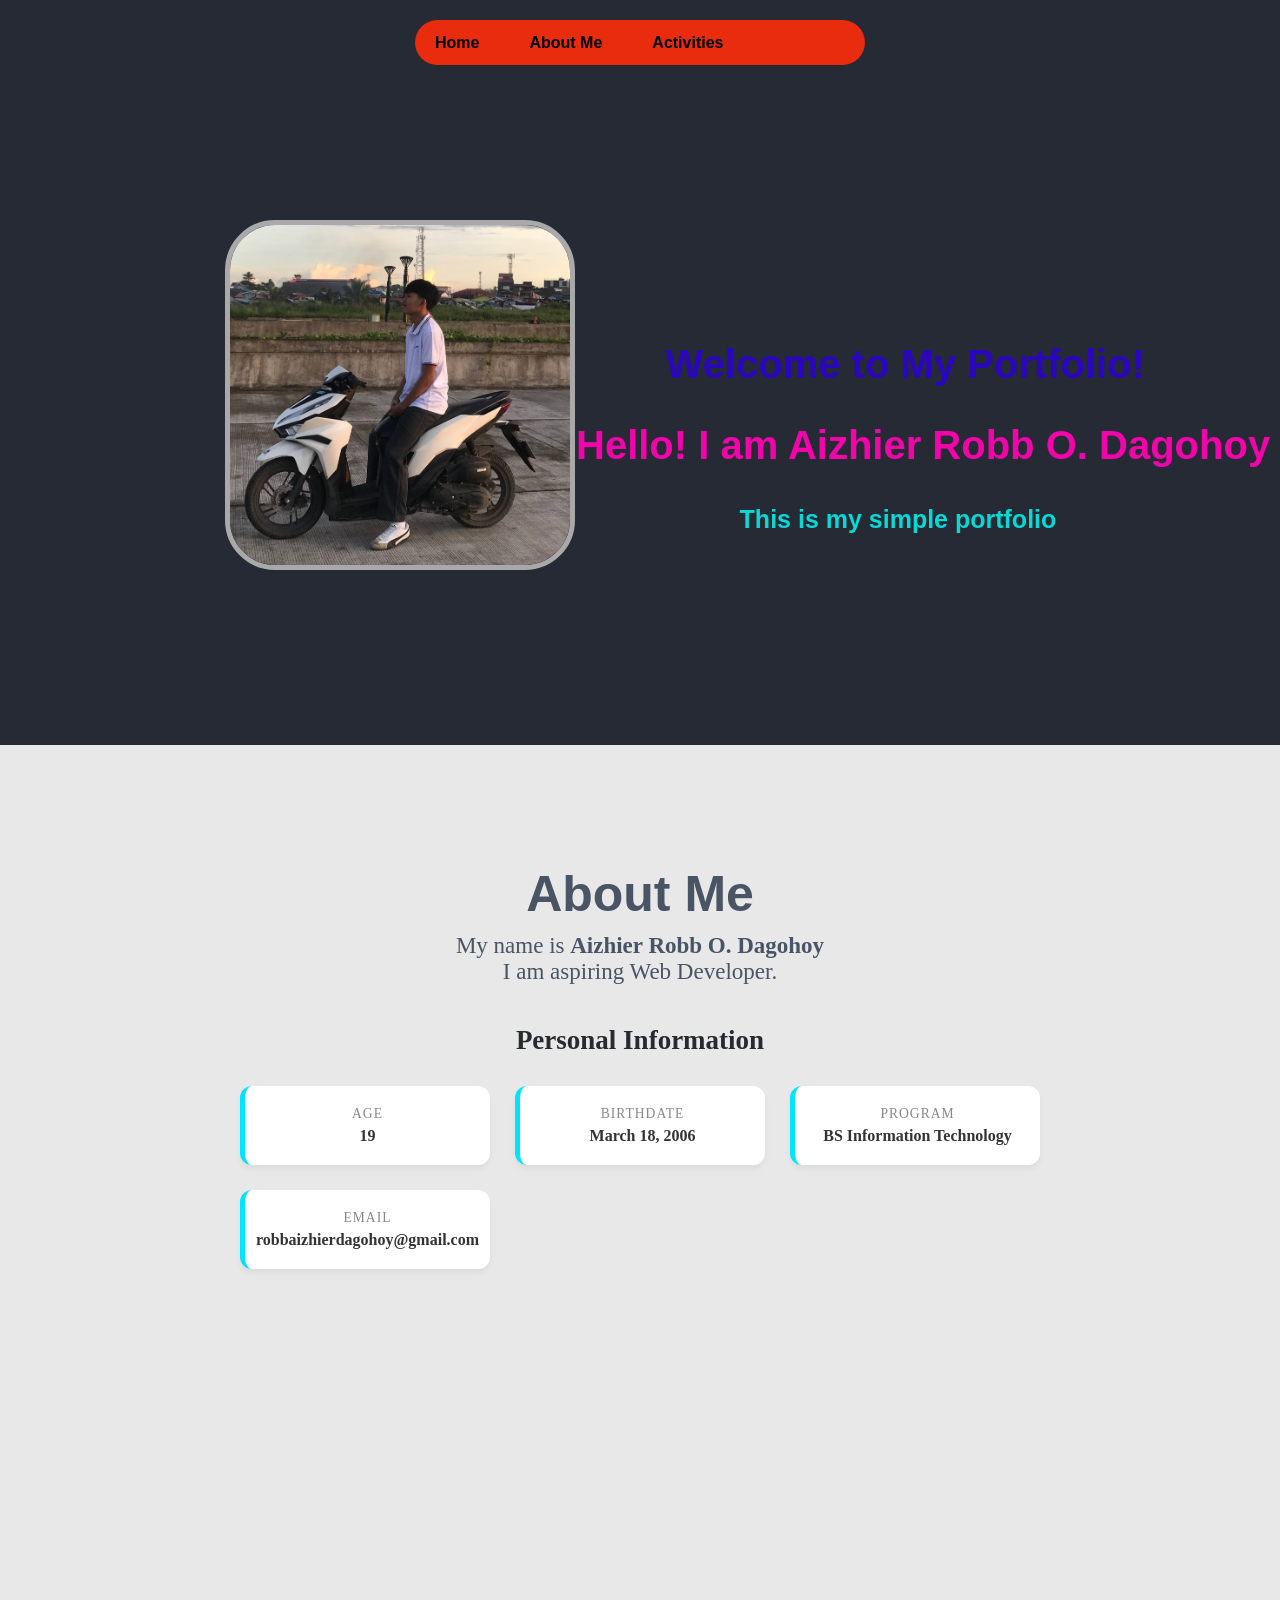
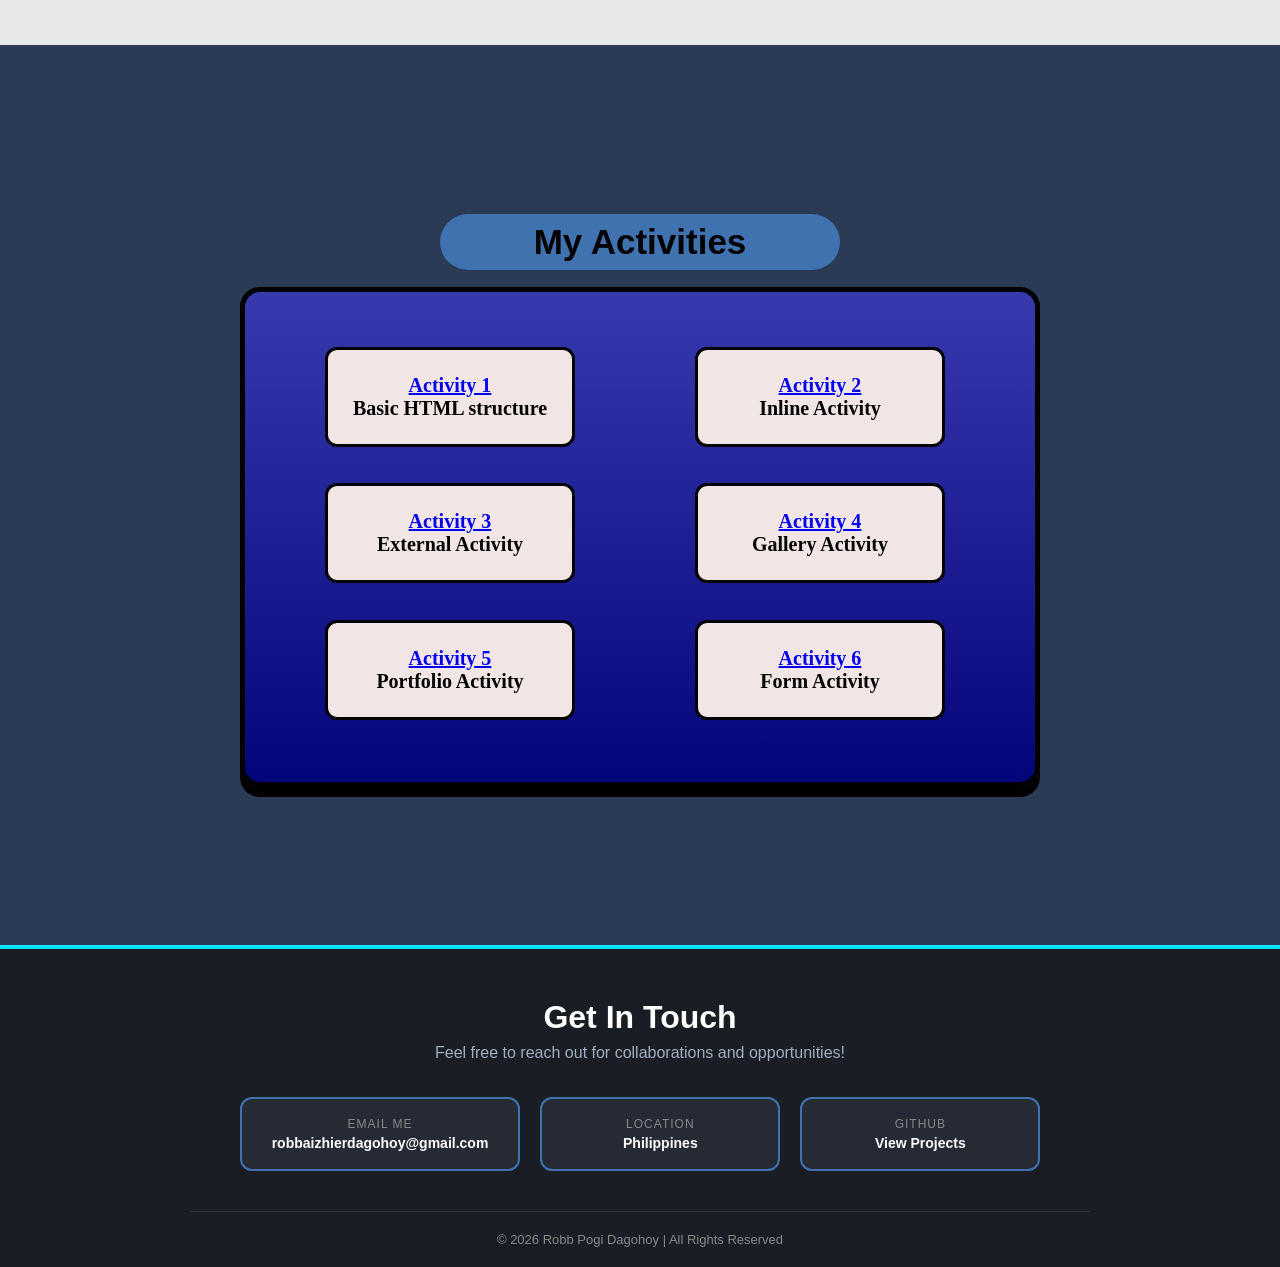
==== index.html @ b11bbd5d "updated and enhance the footer section" ====
<!DOCTYPE html>
<html lang="en">
<head>
    <meta charset="UTF-8">
    <meta name="viewport" content="width=device-width, initial-scale=1.0">
    <link rel="stylesheet" href="style.css">
    <title>Major Course Output</title>
</head>
<body>
    <main  id="home">
    <header class="Navbar">
        <nav>
            <ul>
                <li><a href="#home">Home</a></li>
                <li><a href="#about">About Me</a></li>
                <li><a href="#activities">Activities</a></li>
            </ul>
        </nav>
    </header>

    <article class="home" id="home">
        <img src="mypic.jpg" alt="profile picture" class="profile-pic">
        <h1>Welcome to My Portfolio!</h1>
        <h2>Hello! I am Aizhier Robb O. Dagohoy</h2>
        <h3>This is my simple portfolio</h3>
    </article>

    <article class="about-section" id="about">
    <div class="container">
        <div class="about-text">
            <h2>About Me</h2>
            <p class="intro">My name is <strong>Aizhier Robb O. Dagohoy</strong><br>I am aspiring Web Developer.</p>
            
            <h3>Personal Information</h3>
            <div class="cards-grid">
                <div class="info-card">
                    <span class="label">Age</span>
                    <p>19</p>
                </div>
                <div class="info-card">
                    <span class="label">Birthdate</span>
                    <p>March 18, 2006</p>
                </div>
                <div class="info-card">
                    <span class="label">Program</span>
                    <p>BS Information Technology</p>
                </div>
                <div class="info-card">
                    <span class="label">Email</span>
                    <p>robbaizhierdagohoy@gmail.com</p>
                </div>
            </div>
        </div>
    </div>
    </article>

        <section id="activities">
            <table>
            <th><h1>My Activities</h1></th>
            <tbody class="container">
            <tr class="card">
                <td><a href="/Activity 1/index.html">Activity 1</a><p>Basic HTML structure</p></td>
            </tr>
            <tr class="card">
                <td><a href="/Activity 2/index.html">Activity 2</a><p>Inline Activity</p></td>
            </tr>
            <tr class="card">
                <td><a href="/Activity 3/index.html">Activity 3</a><p>External Activity</p></td>
            </tr>
            <tr class="card">
                <td><a href="/Activity 4/index.html">Activity 4</a><p>Gallery Activity</p></td>
            </tr>
            <tr class="card">
                <td><a href="/Activity 5/index.html">Activity 5</a><p>Portfolio Activity</p></td>
            </tr>
            <tr class="card">
                <td><a href="/Activity 6/index.html">Activity 6</a><p>Form Activity</p></td>
            </tr>
            </tbody>
            </table>

        </section>
    </main>
    <footer class="contact-footer" id="contact">
    <div class="footer-container">
        <h2>Get In Touch</h2>
        <p class="footer-tagline">Feel free to reach out for collaborations and opportunities!</p>
        
        <div class="contact-cards">
            <a class="contact-item">
                <div class="contact-details">
                    <span class="contact-label">Email Me</span>
                    <span class="contact-val">robbaizhierdagohoy@gmail.com</span>
                </div>
            </a>

            <div class="contact-item">
                <div class="contact-details">
                    <span class="contact-label">Location</span>
                    <span class="contact-val">Philippines</span>
                </div>
            </div>

            <a href="https://github.com" target="_blank" class="contact-item">
                <div class="contact-details">
                    <span class="contact-label">GitHub</span>
                    <span class="contact-val">View Projects</span>
                </div>
            </a>
        </div>

        <div class="footer-bottom">
            <p>&copy; 2026 Robb Pogi Dagohoy | All Rights Reserved</p>
        </div>
    </div>
    </footer>
</body>
</html>
---- style.css ----
*{
    margin: 0%;
    padding: 0%;
    box-sizing: border-box;
}
html, body{
    scroll-behavior: smooth;
}
header{
    display: block;
    justify-content: center;
    justify-items: center;
}
body{
    height: 100vh;
    background-color: #252A34;
}

.Navbar {
    display: block; 
    margin: auto; 
    width: 450px;
    height: 45px;
    padding-top: 4px;
    background-color: #e92b0e; 
    position: sticky;
    top: 20px; 
    z-index: 1000;
    border-radius: 30px;
    padding-left: 20px;
}

.Navbar nav ul {
    padding-top: 10px;
    padding-right: 15px;
    display: flex;
    list-style: none; 
    gap: 50px;     
}

.Navbar nav ul li a {
    display: block;
    text-decoration: none; 
    color: black;
    font-family: sans-serif;
    font-weight: bold;
    transition: color 0.3s;
}


.Navbar nav ul li a:hover {
    color: rgb(248, 248, 248);
    transform: scale(1.1);
    text-decoration: underline;
}
article{
    height: 100vh;
    display: block;
    justify-content: center;
    justify-items: center;
    text-align: center;
}
.profile-pic {
    display: block;
    top: 45px;
    width: 350px;
    height: 350px;
    border-radius: 50px;
    object-fit:cover;
    border: 5px darkgray solid;
    
}
.home{
    width: 800px;
    height: 700px;
    display: flex;
    justify-content: center;
    align-items: center;
 
}
.home h1{
    font-family: sans-serif;
    position: absolute;
    left: 52%;
    top: 38%;
    font-size:40px;
    color: #2b06bf;
}
.home h2{
    font-family: sans-serif;
    position: absolute;
    left: 45%;
    top: 47%;
    font-size:40px;
    color: #f204ab;
}
.home h3{
    position: absolute;
    font-family: sans-serif;
    left: 57%;
    top: 55%;
    font-size: 25px;
    color: #08D9D6;
}

article .about-section{
    height: 100vh;
}
.about-section {
    padding-top: 120px;
    background-color: #E8E8E8;
    display: flex;
    justify-content: center;
}

.container {
    max-width: 800px;
    width: 100%;
}

h2 {
    font-size:50px;
    color: #495464;
    margin-bottom: 10px;
    font-weight: bolder;
    font-family: sans-serif;
}

.intro {
    font-size: 23px;
    color: #495464;
    margin-bottom: 30px;
}

h3 {
    display: block;
    margin-bottom: 20px;
    font-size: 27px;
    color:#282a2f;
    border-radius: 10px;
    padding: 10px;    
    margin-left: auto; 
    margin-right: auto;
}

.cards-grid {
    display: grid;
    grid-template-columns: repeat(3, 1fr);
    gap: 25px; 
}

.info-card {
    background: #fff;
    padding-top: 20px;
    padding-bottom: 20px;
    border-radius: 12px;
    border-left: 5px solid #00e5ff;
    box-shadow: 0 4px 6px rgba(0, 0, 0, 0.05);
    transition: transform 0.4s ease, box-shadow 0.3s ease;

}


.info-card:hover {
    transform: translateY(8px);
    box-shadow: 0 8px 15px rgba(21, 8, 130, 0.1);
}

.info-card .label {
    display: block;
    font-size: 0.85rem;
    text-transform: uppercase;
    color: #888;
    letter-spacing: 1px;
    margin-bottom: 5px;
}

.info-card p {
    font-weight: 600;
    color: #333;
    margin: 0;
}


section {
    min-height: 100vh;
    display: flex;
    justify-content: center;
    align-items: center;
    background-color: #2B3A55 ;
}   
section h1{
    font-size: 35px;
    font-family: sans-serif;
    color: black;
    background-color: #3F72AF;
    width: 50%;
    display: block;
    margin-left: auto;
    margin-right: auto;
    border-radius: 50px;
    margin-bottom: 15px;
    padding: 8px;
    margin-top: 10px;

}
section .container {
    display: grid; 
    grid-template-columns: repeat(2, 1fr); 
    gap: 30px;
    width: 800px; 
    height: 500px;
    background: linear-gradient(to bottom, rgb(57, 57, 174), rgb(5, 5, 123));
    border-radius: 20px;
    border: 5px solid black;
    box-shadow: 0px 10px 0px black;
    padding-top: 55px;
    padding-left: 80px;
    padding-bottom: 55px;
}
.card {
    width: 250px; 
    height: 100px;
    background-color: #F2E5E5;
    border-radius: 12px;
    border: 3px solid #000;
    font-size: 20px;
    font-weight: bold;
    display: flex;
    justify-content: center;
    align-items: center;
    transition: transform 0.2s ease, box-shadow 0.2s ease;
    cursor: pointer;
    text-align: center;
    vertical-align: middle;
}

.card:hover {
    transform: translateY(-4px);
    box-shadow: 0px 5px 0px #000;
}
.contact-footer {
    background-color: #1a1d24;
    border-top: 4px solid #00e5ff;
    padding: 50px 20px 20px 20px;
    font-family: sans-serif;
    color: #ffffff;
    text-align: center;
}

.footer-container {
    max-width: 900px;
    margin: 0 auto;
}

.contact-footer h2 {
    color: #ffffff;
    font-size: 32px;
    margin-bottom: 8px;
}

.footer-tagline {
    color: #a0aec0;
    font-size: 16px;
    margin-bottom: 35px;
}

.contact-cards {
    display: flex;
    justify-content: center;
    gap: 20px;
    flex-wrap: wrap;
    margin-bottom: 40px;
}

.contact-item {
    background: #252a34;
    border: 2px solid #3f72af;
    border-radius: 12px;
    padding: 18px 30px;
    display: flex;
    justify-content: center;
    align-items: center;
    text-decoration: none;
    color: white;
    transition: transform 0.3s ease, border-color 0.3s ease;
    min-width: 240px;
}

.contact-item:hover {
    transform: translateY(-7px);
    border-color: #00e5ff;
}

.contact-details {
    text-align: center;
}

.contact-label {
    display: block;
    font-size: 12px;
    color: #888888;
    text-transform: uppercase;
    letter-spacing: 1px;
    margin-bottom: 4px;
}

.contact-val {
    display: block;
    font-size: 14px;
    font-weight: bold;
    color: #ffffff;
}

.footer-bottom {
    border-top: 1px solid rgba(255, 255, 255, 0.1);
    padding-top: 20px;
    font-size: 13px;
    color: #888888;
}
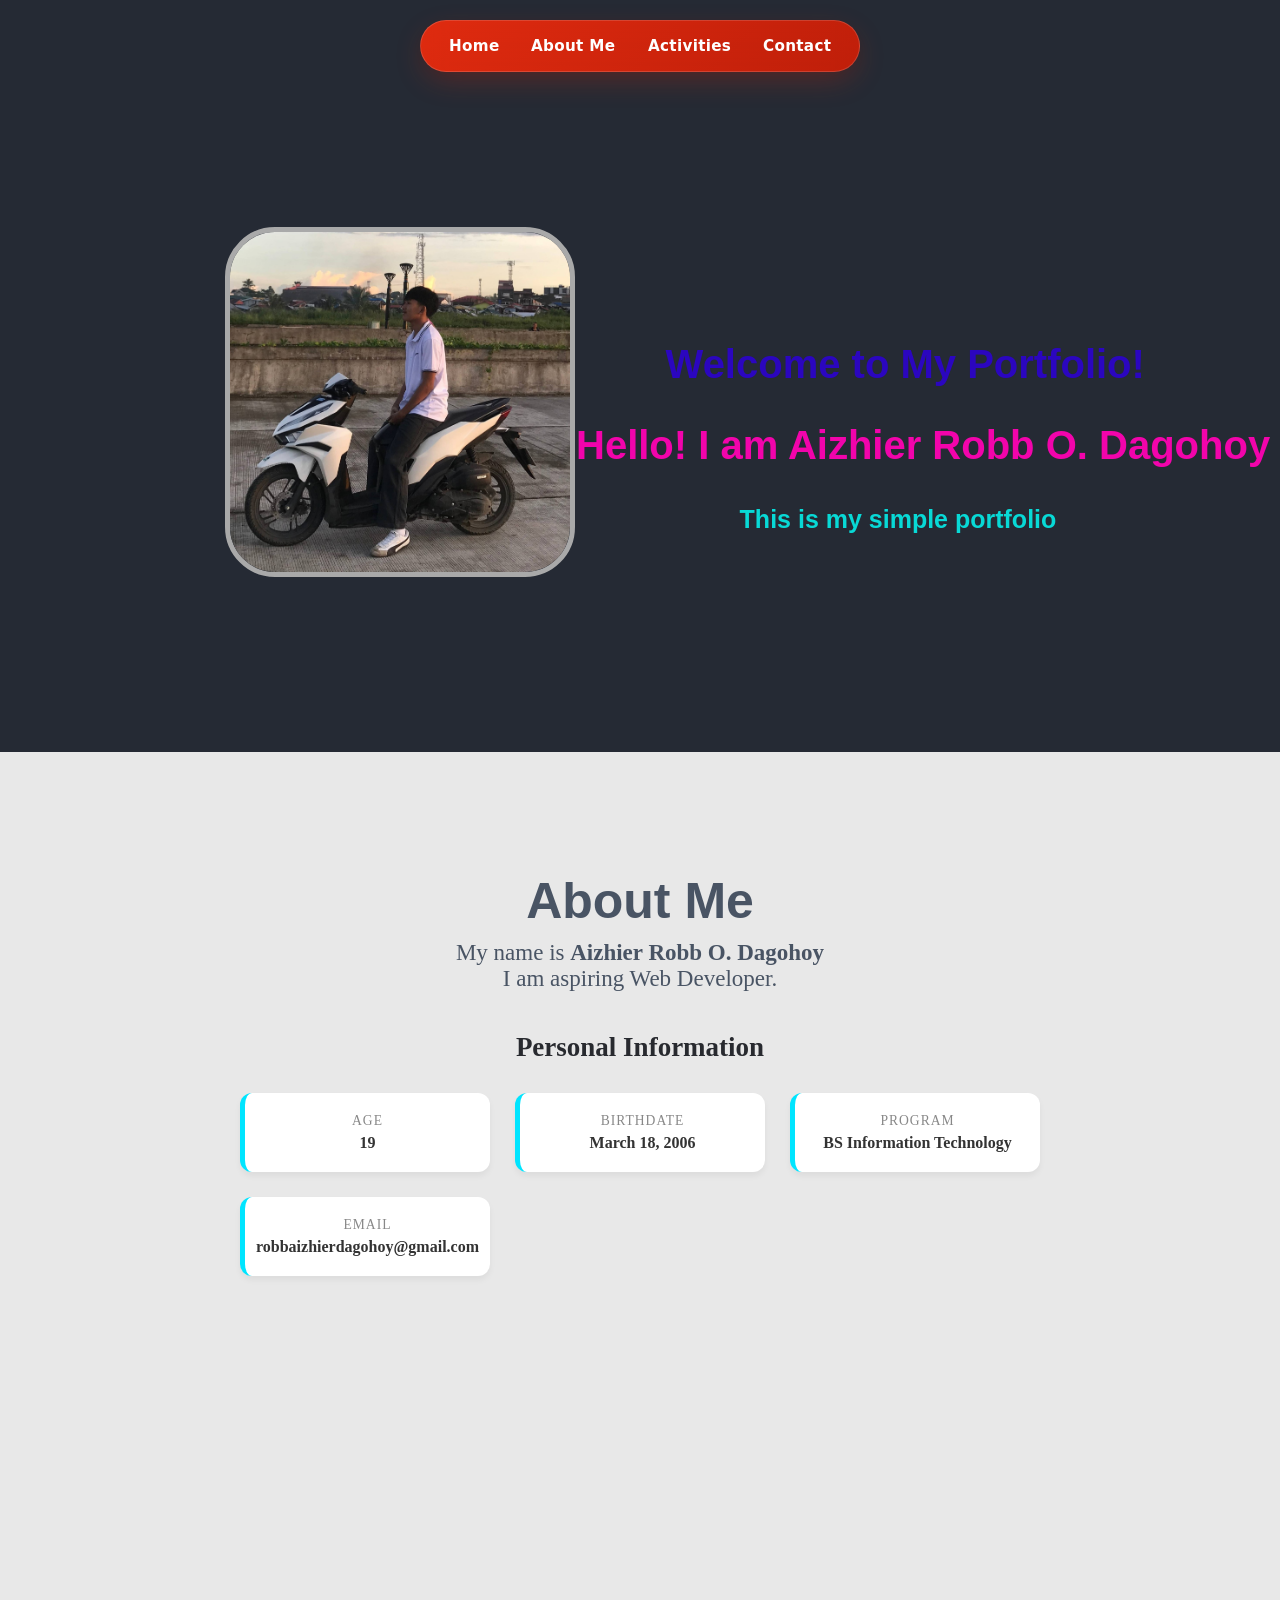
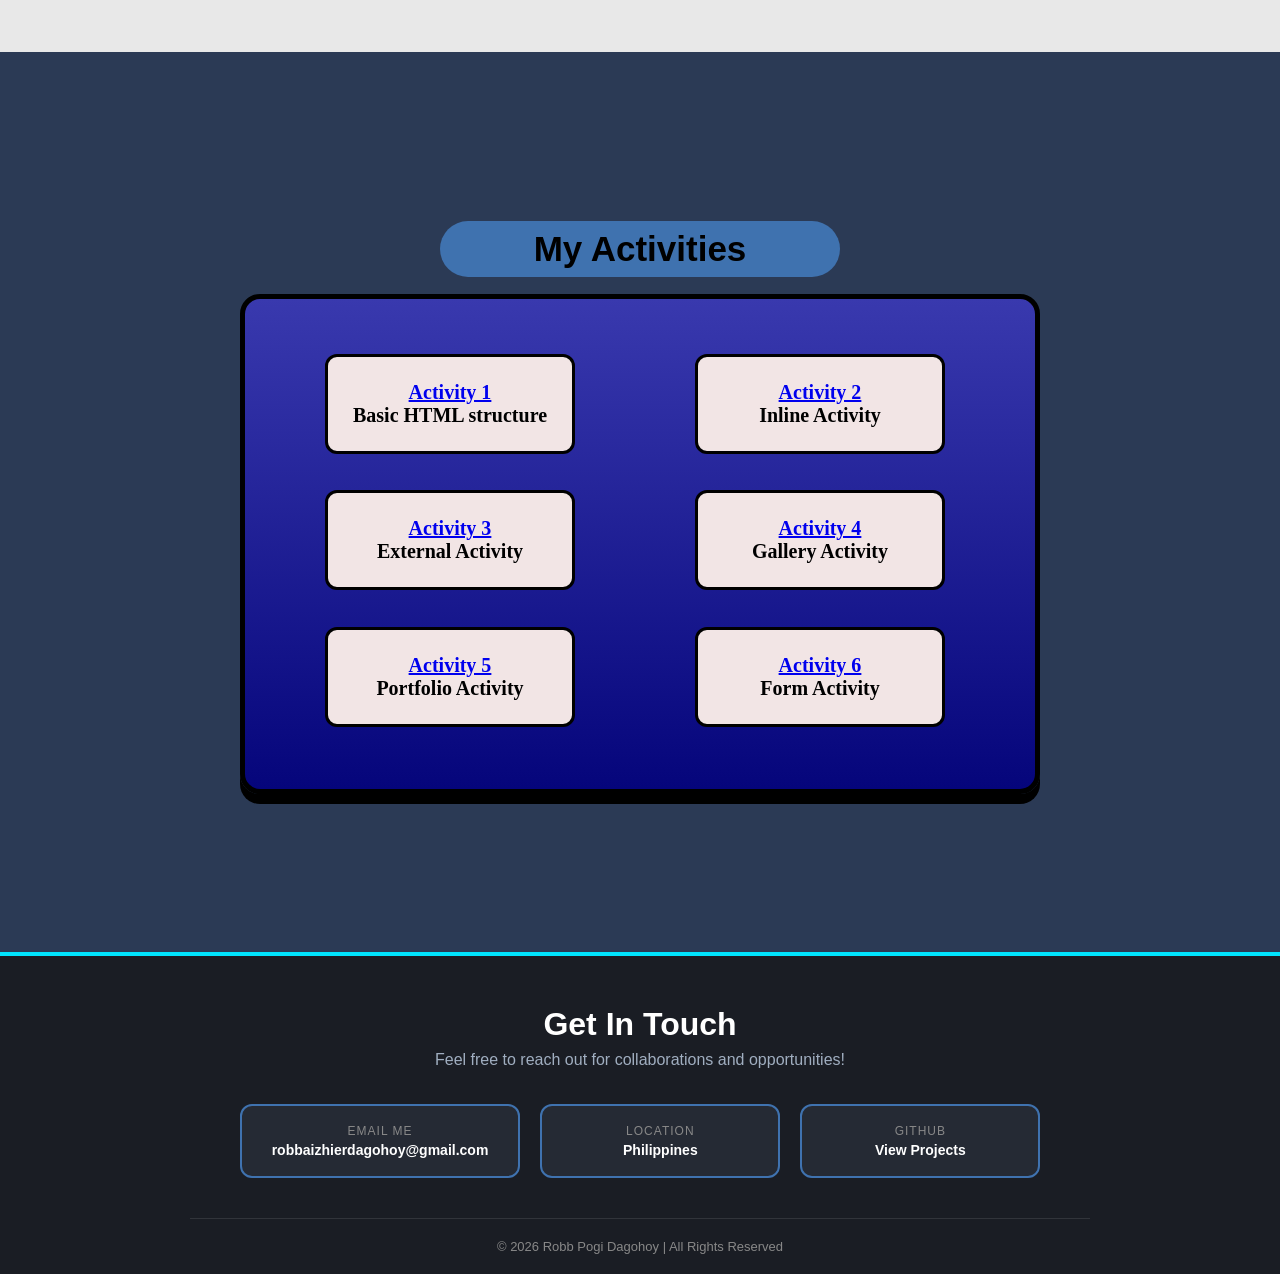
==== commit 6a841be6: "enhance my navigation" ====
--- a/index.html
+++ b/index.html
@@ -14,6 +14,7 @@
                 <li><a href="#home">Home</a></li>
                 <li><a href="#about">About Me</a></li>
                 <li><a href="#activities">Activities</a></li>
+                <li><a href="#contact">Contact</a></li>
             </ul>
         </nav>
     </header>
--- a/style.css
+++ b/style.css
@@ -17,41 +17,85 @@
 }
 
 .Navbar {
-    display: block; 
-    margin: auto; 
-    width: 450px;
-    height: 45px;
-    padding-top: 4px;
-    background-color: #e92b0e; 
+    /* Centering & Sticky Positioning */
+    display: flex;
+    align-items: center;
+    margin: 0 auto;
+    width: fit-content;
+    height: 52px;
+    padding: 0 28px;
+    
     position: sticky;
-    top: 20px; 
+    top: 20px;
     z-index: 1000;
-    border-radius: 30px;
-    padding-left: 20px;
+
+    /* Visual Styling (Modern Glass & Accent Gradient) */
+    background: linear-gradient(135deg, rgba(233, 43, 14, 0.95), rgba(200, 30, 8, 0.95));
+    backdrop-filter: blur(12px);
+    -webkit-backdrop-filter: blur(12px);
+    border-radius: 9999px; /* Pill shape */
+    border: 1px solid rgba(255, 255, 255, 0.15);
+    box-shadow: 0 10px 30px -5px rgba(233, 43, 14, 0.3),
+                0 4px 12px rgba(0, 0, 0, 0.1);
 }
 
 .Navbar nav ul {
-    padding-top: 10px;
-    padding-right: 15px;
-    display: flex;
-    list-style: none; 
-    gap: 50px;     
+    display: flex;
+    align-items: center;
+    gap: 32px;
+    list-style: none;
+    margin: 0;
+    padding: 0;
 }
 
 .Navbar nav ul li a {
-    display: block;
-    text-decoration: none; 
-    color: black;
-    font-family: sans-serif;
-    font-weight: bold;
-    transition: color 0.3s;
-}
-
+    display: inline-block;
+    color: #ffffff;
+    font-family: system-ui, -apple-system, BlinkMacSystemFont, 'Segoe UI', Roboto, sans-serif;
+    font-size: 0.95rem;
+    font-weight: 600;
+    letter-spacing: 0.02em;
+    text-decoration: none;
+    position: relative;
+    padding: 6px 0;
+    
+    /* Hardware-accelerated smooth transitions */
+    transition: color 0.25s ease, transform 0.25s cubic-bezier(0.34, 1.56, 0.64, 1);
+    will-change: transform;
+}
+
+/* Hover Accent - Underline Bar Animation */
+.Navbar nav ul li a::after {
+    content: '';
+    position: absolute;
+    bottom: 0;
+    left: 50%;
+    width: 0;
+    height: 2px;
+    background-color: #ffffff;
+    border-radius: 2px;
+    transition: width 0.25s ease, left 0.25s ease;
+}
 
 .Navbar nav ul li a:hover {
-    color: rgb(248, 248, 248);
-    transform: scale(1.1);
-    text-decoration: underline;
+    color: #ffffff;
+    transform: translateY(-2px) scale(1.04);
+}
+
+.Navbar nav ul li a:hover::after {
+    width: 100%;
+    left: 0;
+}
+
+/* Active Link State */
+.Navbar nav ul li a.active {
+    color: #ffffff;
+    font-weight: 700;
+}
+
+.Navbar nav ul li a.active::after {
+    width: 100%;
+    left: 0;
 }
 article{
     height: 100vh;
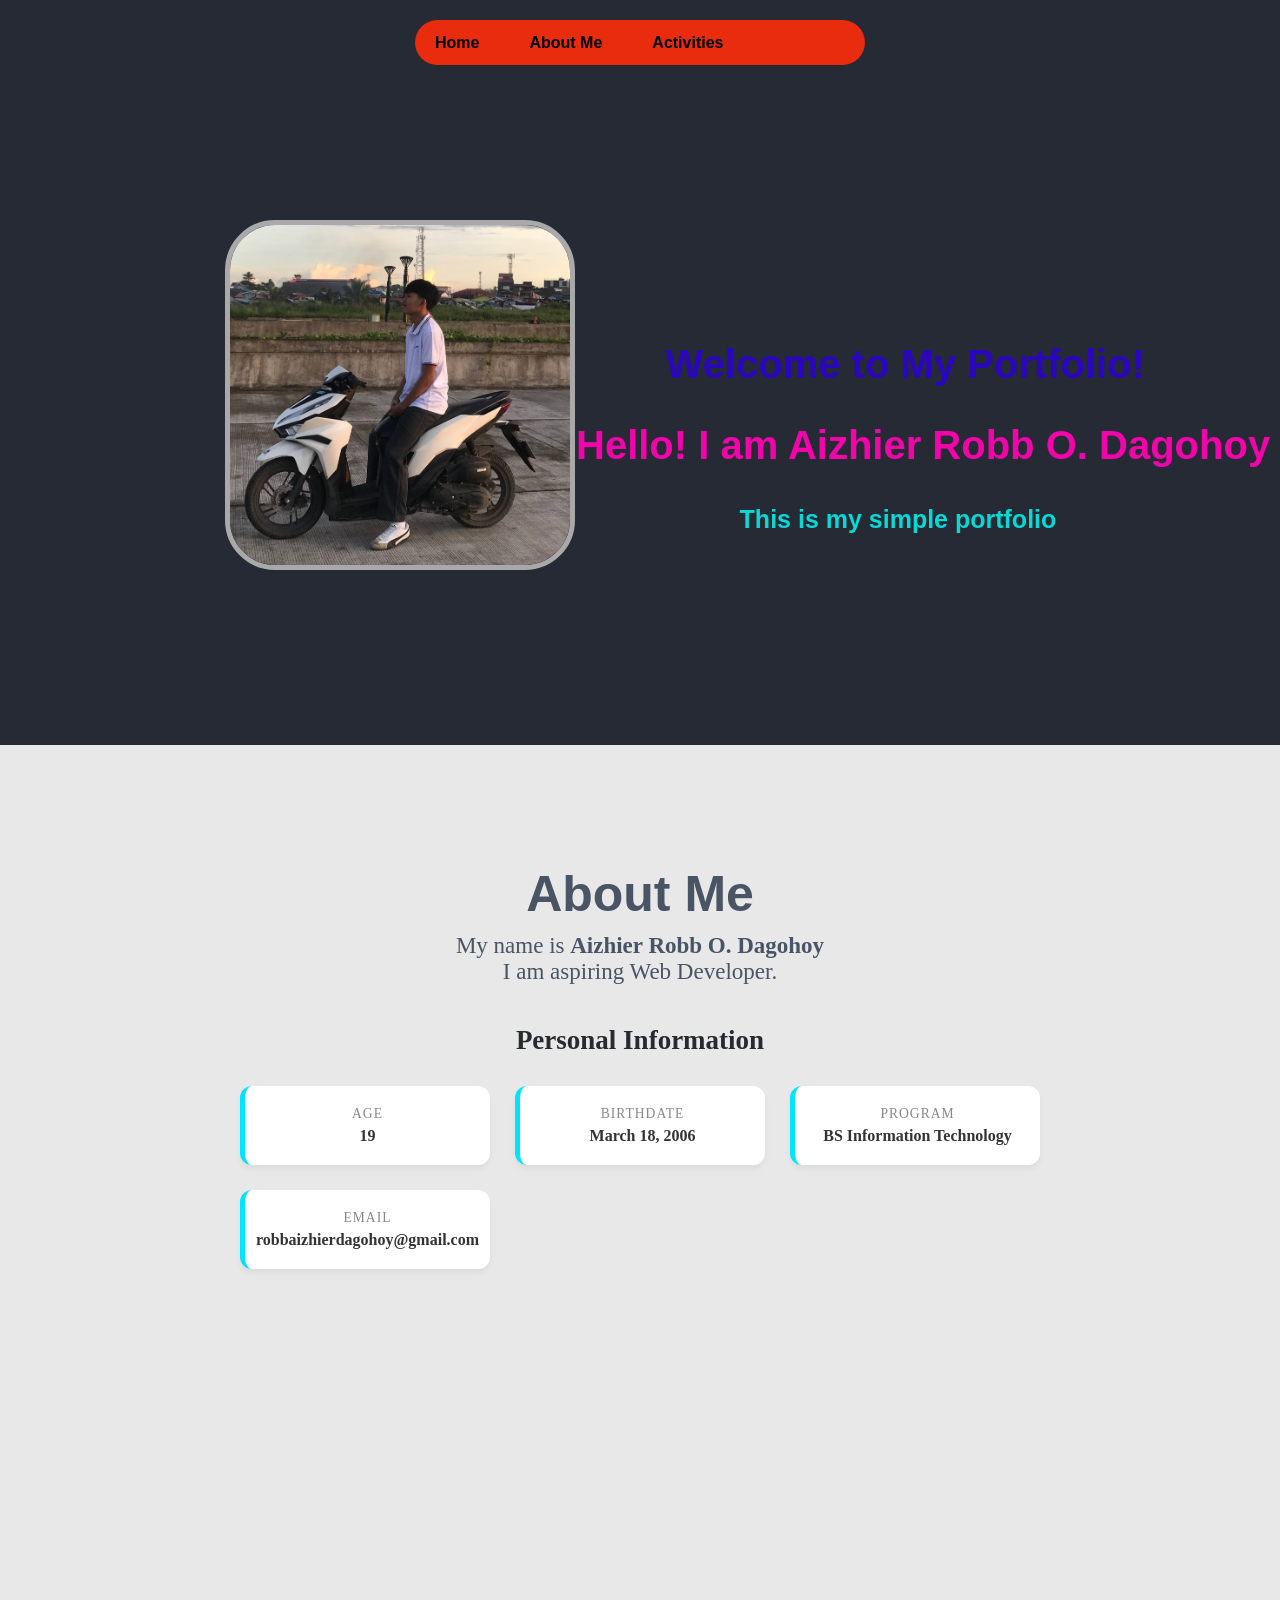
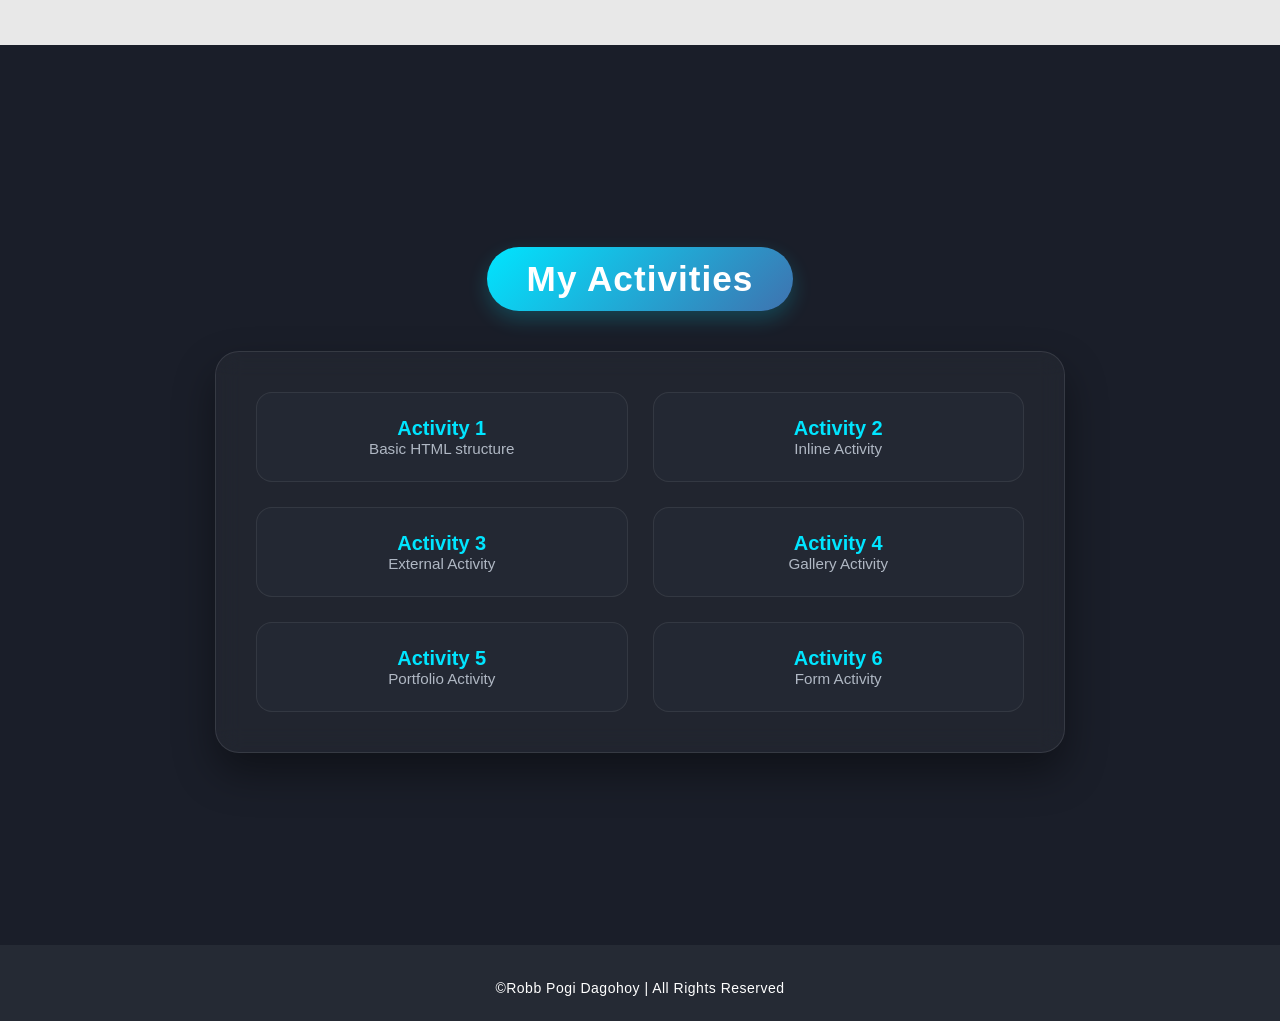
==== commit 315d4af5: "enhance style for my activities" ====
--- a/index.html
+++ b/index.html
@@ -14,7 +14,6 @@
                 <li><a href="#home">Home</a></li>
                 <li><a href="#about">About Me</a></li>
                 <li><a href="#activities">Activities</a></li>
-                <li><a href="#contact">Contact</a></li>
             </ul>
         </nav>
     </header>
@@ -56,64 +55,37 @@
     </article>
 
         <section id="activities">
-            <table>
-            <th><h1>My Activities</h1></th>
-            <tbody class="container">
-            <tr class="card">
-                <td><a href="/Activity 1/index.html">Activity 1</a><p>Basic HTML structure</p></td>
-            </tr>
-            <tr class="card">
-                <td><a href="/Activity 2/index.html">Activity 2</a><p>Inline Activity</p></td>
-            </tr>
-            <tr class="card">
-                <td><a href="/Activity 3/index.html">Activity 3</a><p>External Activity</p></td>
-            </tr>
-            <tr class="card">
-                <td><a href="/Activity 4/index.html">Activity 4</a><p>Gallery Activity</p></td>
-            </tr>
-            <tr class="card">
-                <td><a href="/Activity 5/index.html">Activity 5</a><p>Portfolio Activity</p></td>
-            </tr>
-            <tr class="card">
-                <td><a href="/Activity 6/index.html">Activity 6</a><p>Form Activity</p></td>
-            </tr>
-            </tbody>
-            </table>
-
-        </section>
-    </main>
-    <footer class="contact-footer" id="contact">
-    <div class="footer-container">
-        <h2>Get In Touch</h2>
-        <p class="footer-tagline">Feel free to reach out for collaborations and opportunities!</p>
-        
-        <div class="contact-cards">
-            <a class="contact-item">
-                <div class="contact-details">
-                    <span class="contact-label">Email Me</span>
-                    <span class="contact-val">robbaizhierdagohoy@gmail.com</span>
-                </div>
-            </a>
-
-            <div class="contact-item">
-                <div class="contact-details">
-                    <span class="contact-label">Location</span>
-                    <span class="contact-val">Philippines</span>
-                </div>
-            </div>
-
-            <a href="https://github.com" target="_blank" class="contact-item">
-                <div class="contact-details">
-                    <span class="contact-label">GitHub</span>
-                    <span class="contact-val">View Projects</span>
-                </div>
-            </a>
+    <h1>My Activities</h1>
+    <div class="container">
+        <div class="card">
+            <a href="/Activity 1/index.html">Activity 1</a>
+            <p>Basic HTML structure</p>
         </div>
-
-        <div class="footer-bottom">
-            <p>&copy; 2026 Robb Pogi Dagohoy | All Rights Reserved</p>
+        <div class="card">
+            <a href="/Activity 2/index.html">Activity 2</a>
+            <p>Inline Activity</p>
+        </div>
+        <div class="card">
+            <a href="/Activity 3/index.html">Activity 3</a>
+            <p>External Activity</p>
+        </div>
+        <div class="card">
+            <a href="/Activity 4/index.html">Activity 4</a>
+            <p>Gallery Activity</p>
+        </div>
+        <div class="card">
+            <a href="/Activity 5/index.html">Activity 5</a>
+            <p>Portfolio Activity</p>
+        </div>
+        <div class="card">
+            <a href="/Activity 6/index.html">Activity 6</a>
+            <p>Form Activity</p>
         </div>
     </div>
+    </section>
+    </main>
+    <footer>
+        &copy;Robb Pogi Dagohoy | All Rights Reserved
     </footer>
 </body>
 </html>
--- a/style.css
+++ b/style.css
@@ -17,85 +17,41 @@
 }
 
 .Navbar {
-    /* Centering & Sticky Positioning */
-    display: flex;
-    align-items: center;
-    margin: 0 auto;
-    width: fit-content;
-    height: 52px;
-    padding: 0 28px;
-    
+    display: block; 
+    margin: auto; 
+    width: 450px;
+    height: 45px;
+    padding-top: 4px;
+    background-color: #e92b0e; 
     position: sticky;
-    top: 20px;
+    top: 20px; 
     z-index: 1000;
-
-    /* Visual Styling (Modern Glass & Accent Gradient) */
-    background: linear-gradient(135deg, rgba(233, 43, 14, 0.95), rgba(200, 30, 8, 0.95));
-    backdrop-filter: blur(12px);
-    -webkit-backdrop-filter: blur(12px);
-    border-radius: 9999px; /* Pill shape */
-    border: 1px solid rgba(255, 255, 255, 0.15);
-    box-shadow: 0 10px 30px -5px rgba(233, 43, 14, 0.3),
-                0 4px 12px rgba(0, 0, 0, 0.1);
+    border-radius: 30px;
+    padding-left: 20px;
 }
 
 .Navbar nav ul {
-    display: flex;
-    align-items: center;
-    gap: 32px;
-    list-style: none;
-    margin: 0;
-    padding: 0;
+    padding-top: 10px;
+    padding-right: 15px;
+    display: flex;
+    list-style: none; 
+    gap: 50px;     
 }
 
 .Navbar nav ul li a {
-    display: inline-block;
-    color: #ffffff;
-    font-family: system-ui, -apple-system, BlinkMacSystemFont, 'Segoe UI', Roboto, sans-serif;
-    font-size: 0.95rem;
-    font-weight: 600;
-    letter-spacing: 0.02em;
-    text-decoration: none;
-    position: relative;
-    padding: 6px 0;
-    
-    /* Hardware-accelerated smooth transitions */
-    transition: color 0.25s ease, transform 0.25s cubic-bezier(0.34, 1.56, 0.64, 1);
-    will-change: transform;
-}
-
-/* Hover Accent - Underline Bar Animation */
-.Navbar nav ul li a::after {
-    content: '';
-    position: absolute;
-    bottom: 0;
-    left: 50%;
-    width: 0;
-    height: 2px;
-    background-color: #ffffff;
-    border-radius: 2px;
-    transition: width 0.25s ease, left 0.25s ease;
-}
+    display: block;
+    text-decoration: none; 
+    color: black;
+    font-family: sans-serif;
+    font-weight: bold;
+    transition: color 0.3s;
+}
+
 
 .Navbar nav ul li a:hover {
-    color: #ffffff;
-    transform: translateY(-2px) scale(1.04);
-}
-
-.Navbar nav ul li a:hover::after {
-    width: 100%;
-    left: 0;
-}
-
-/* Active Link State */
-.Navbar nav ul li a.active {
-    color: #ffffff;
-    font-weight: 700;
-}
-
-.Navbar nav ul li a.active::after {
-    width: 100%;
-    left: 0;
+    color: rgb(248, 248, 248);
+    transform: scale(1.1);
+    text-decoration: underline;
 }
 article{
     height: 100vh;
@@ -248,117 +204,128 @@
     margin-top: 10px;
 
 }
+/* ==========================================
+   ACTIVITIES SECTION
+   ========================================== */
+
+section#activities {
+    min-height: 100vh;
+    display: flex;
+    flex-direction: column;
+    justify-content: center;
+    align-items: center;
+    background: #1a1e29;
+    padding: 60px 20px;
+}
+
+section h1 {
+    font-size: 2.2rem;
+    font-family: 'Segoe UI', Tahoma, Geneva, Verdana, sans-serif;
+    font-weight: 700;
+    color: #ffffff;
+    background: linear-gradient(135deg, #00e5ff, #3f72af);
+    text-align: center;
+    width: auto;
+    padding: 12px 40px;
+    border-radius: 50px;
+    margin-bottom: 40px;
+    box-shadow: 0 8px 20px rgba(0, 229, 255, 0.2);
+    letter-spacing: 1px;
+}
+
+/* Activities Container Grid */
 section .container {
-    display: grid; 
-    grid-template-columns: repeat(2, 1fr); 
-    gap: 30px;
-    width: 800px; 
-    height: 500px;
-    background: linear-gradient(to bottom, rgb(57, 57, 174), rgb(5, 5, 123));
-    border-radius: 20px;
-    border: 5px solid black;
-    box-shadow: 0px 10px 0px black;
-    padding-top: 55px;
-    padding-left: 80px;
-    padding-bottom: 55px;
-}
+    display: grid;
+    grid-template-columns: repeat(auto-fit, minmax(280px, 1fr));
+    gap: 25px;
+    max-width: 850px;
+    width: 100%;
+    height: auto; 
+    background: rgba(255, 255, 255, 0.03);
+    backdrop-filter: blur(12px);
+    -webkit-backdrop-filter: blur(12px);
+    border-radius: 24px;
+    border: 1px solid rgba(255, 255, 255, 0.1);
+    box-shadow: 0 20px 40px rgba(0, 0, 0, 0.4);
+    padding: 40px;
+}
+
+/* Individual Activity Cards */
 .card {
-    width: 250px; 
-    height: 100px;
-    background-color: #F2E5E5;
-    border-radius: 12px;
-    border: 3px solid #000;
-    font-size: 20px;
-    font-weight: bold;
-    display: flex;
-    justify-content: center;
-    align-items: center;
-    transition: transform 0.2s ease, box-shadow 0.2s ease;
-    cursor: pointer;
+    background: rgba(37, 42, 52, 0.75);
+    border-radius: 16px;
+    border: 1px solid rgba(255, 255, 255, 0.08);
+    padding: 24px;
+    display: flex;
+    flex-direction: column;
+    justify-content: center;
+    align-items: center;
     text-align: center;
-    vertical-align: middle;
+    transition: all 0.3s cubic-bezier(0.4, 0, 0.2, 1);
+    position: relative;
+    overflow: hidden;
+}
+
+
+.card::before {
+    content: '';
+    position: absolute;
+    top: 0;
+    left: 0;
+    width: 100%;
+    height: 4px;                
+    opacity: 0.6;
+    transition: opacity 0.3s ease;
 }
 
 .card:hover {
-    transform: translateY(-4px);
-    box-shadow: 0px 5px 0px #000;
-}
-.contact-footer {
-    background-color: #1a1d24;
-    border-top: 4px solid #00e5ff;
-    padding: 50px 20px 20px 20px;
-    font-family: sans-serif;
+    transform: translateY(-8px);
+    background: rgba(43, 58, 85, 0.9);
+    border-color: rgba(0, 229, 255, 0.4);
+    box-shadow: 0 12px 25px rgba(0, 229, 255, 0.15);
+}
+
+.card:hover::before {
+    opacity: 1;
+}
+
+.card td {
+    display: flex;
+    flex-direction: column;
+    align-items: center;
+    gap: 8px;
+    width: 100%;
+}
+
+.card a {
+    color: #00e5ff;
+    font-size: 1.25rem;
+    font-weight: 700;
+    text-decoration: none;
+    font-family: sans-serif;
+    transition: color 0.2s ease;
+}
+
+.card a:hover {
     color: #ffffff;
-    text-align: center;
-}
-
-.footer-container {
-    max-width: 900px;
-    margin: 0 auto;
-}
-
-.contact-footer h2 {
-    color: #ffffff;
-    font-size: 32px;
-    margin-bottom: 8px;
-}
-
-.footer-tagline {
-    color: #a0aec0;
-    font-size: 16px;
-    margin-bottom: 35px;
-}
-
-.contact-cards {
-    display: flex;
-    justify-content: center;
-    gap: 20px;
-    flex-wrap: wrap;
-    margin-bottom: 40px;
-}
-
-.contact-item {
-    background: #252a34;
-    border: 2px solid #3f72af;
-    border-radius: 12px;
-    padding: 18px 30px;
-    display: flex;
-    justify-content: center;
-    align-items: center;
     text-decoration: none;
-    color: white;
-    transition: transform 0.3s ease, border-color 0.3s ease;
-    min-width: 240px;
-}
-
-.contact-item:hover {
-    transform: translateY(-7px);
-    border-color: #00e5ff;
-}
-
-.contact-details {
-    text-align: center;
-}
-
-.contact-label {
-    display: block;
-    font-size: 12px;
-    color: #888888;
-    text-transform: uppercase;
-    letter-spacing: 1px;
-    margin-bottom: 4px;
-}
-
-.contact-val {
-    display: block;
-    font-size: 14px;
-    font-weight: bold;
-    color: #ffffff;
-}
-
-.footer-bottom {
-    border-top: 1px solid rgba(255, 255, 255, 0.1);
-    padding-top: 20px;
-    font-size: 13px;
-    color: #888888;
+}
+
+.card p {
+    font-size: 0.95rem;
+    color: #b0b8c4;
+    font-weight: 400;
+    margin: 0;
+    font-family: sans-serif;
+}
+
+footer{
+  text-align: center;
+  padding: 25px 0;
+  margin-top: 10px;
+  font-family: 'Segoe UI', Tahoma, Geneva, Verdana, sans-serif;
+  font-size: 14px;
+  color: #666666; 
+  letter-spacing: 0.5px;
+  color: white;
 }
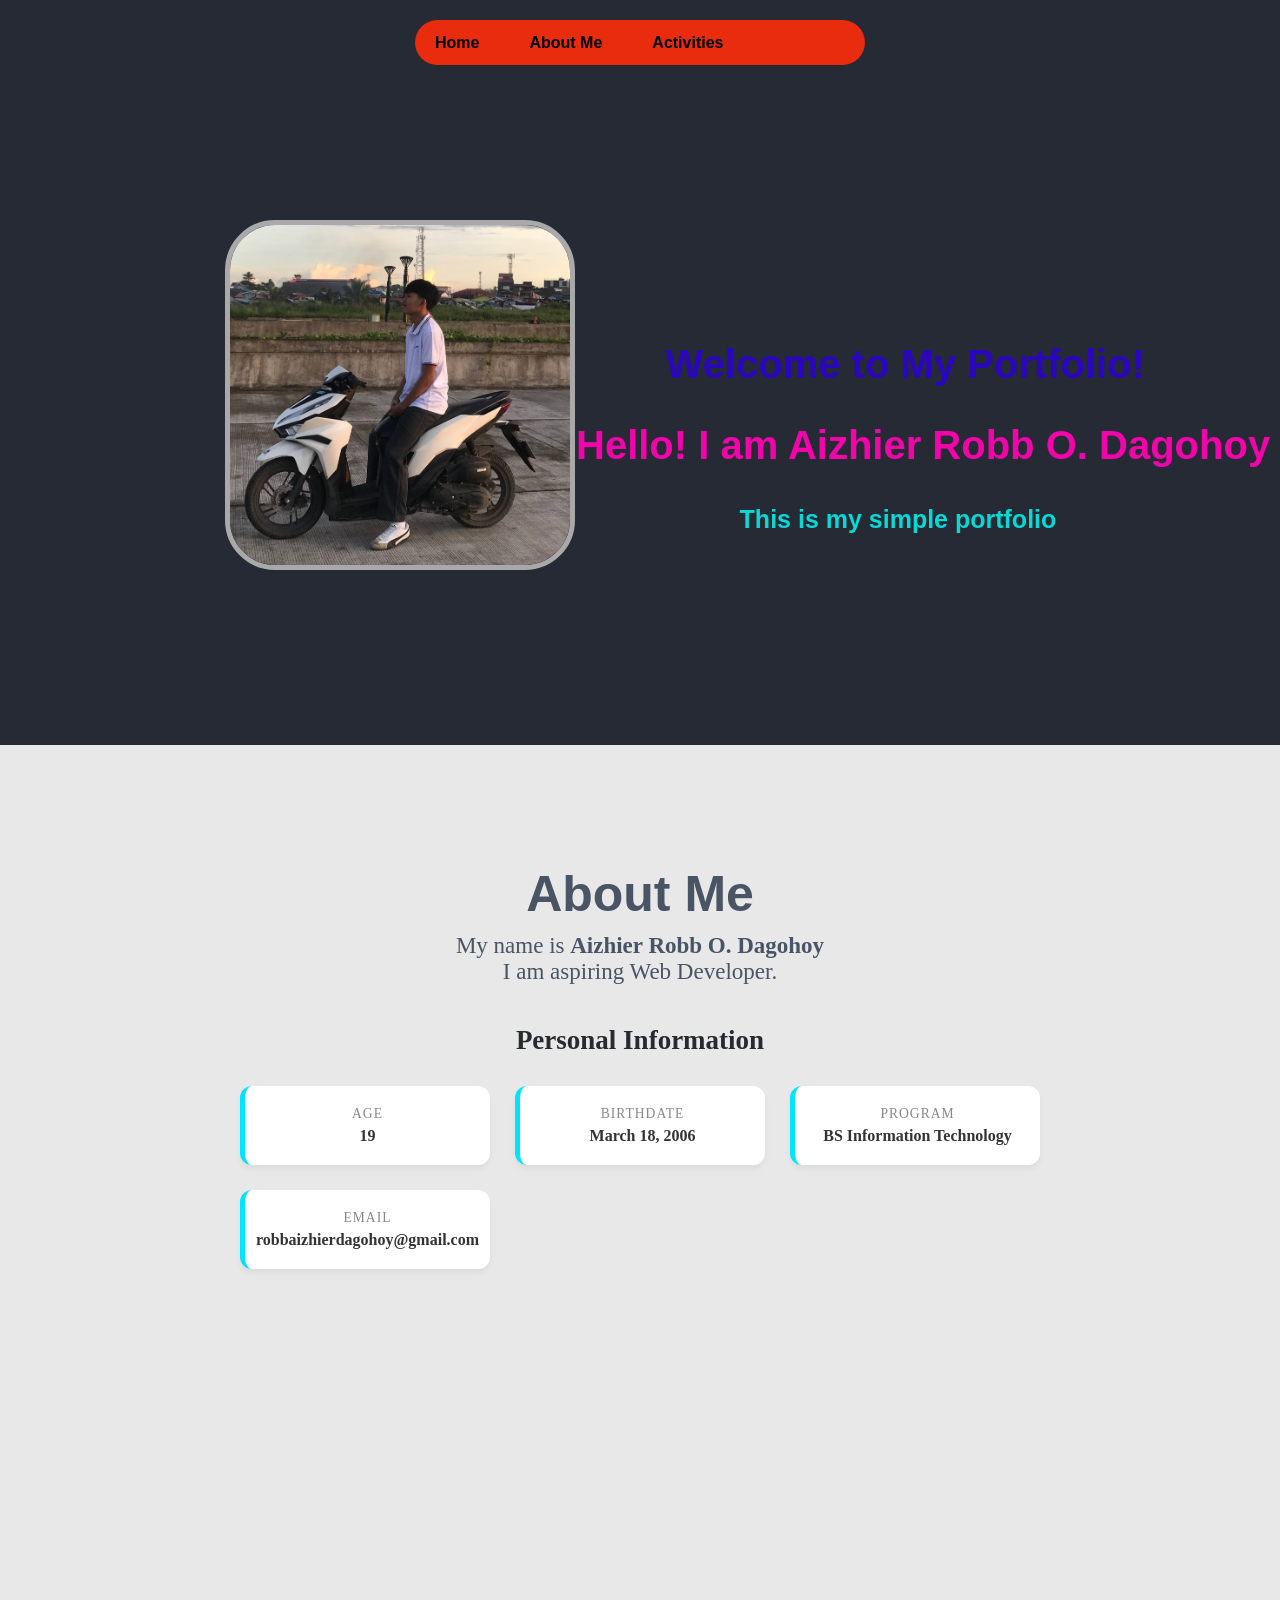
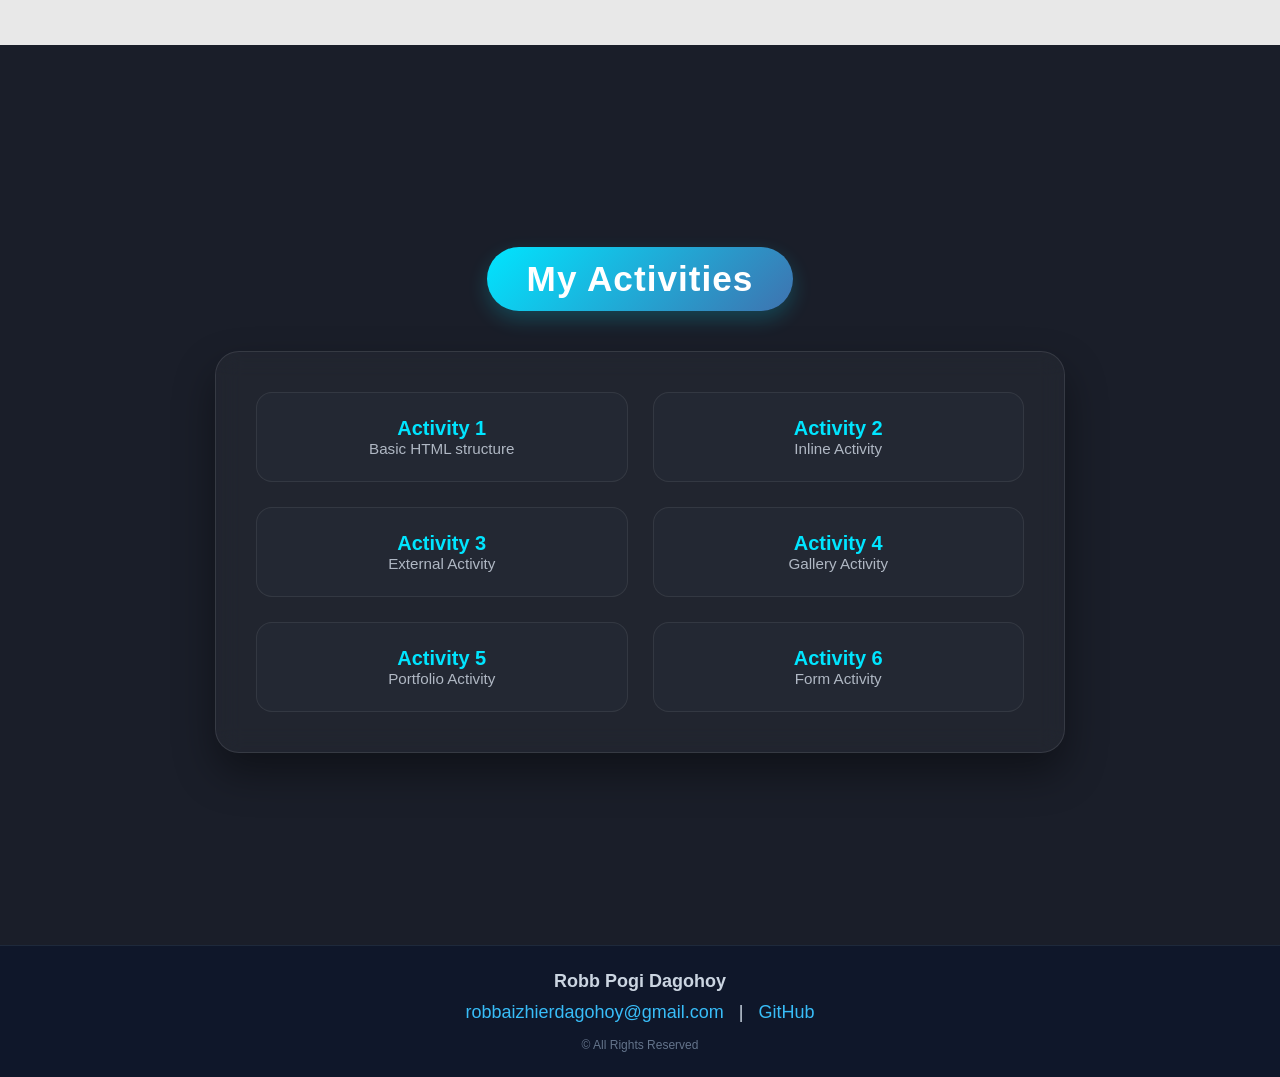
==== commit faa67a1f: "fix errors and enhance style in the footer section" ====
--- a/index.html
+++ b/index.html
@@ -84,8 +84,18 @@
     </div>
     </section>
     </main>
-    <footer>
-        &copy;Robb Pogi Dagohoy | All Rights Reserved
+    <footer class="site-footer">
+        <div class="footer-content">
+        <p><strong>Robb Pogi Dagohoy</strong></p>
+    
+    <div class="footer-links">
+      <a href="mailto:robbaizhierdagohoy@gmail.com">robbaizhierdagohoy@gmail.com</a>
+      <span>|</span>
+      <a href="https://github.com/robbaizhierdagohoy-hue" target="_blank">GitHub</a>
+    </div>
+
+    <p class="copyright">&copy; All Rights Reserved</p>
+    </div>
     </footer>
 </body>
 </html>
--- a/style.css
+++ b/style.css
@@ -319,13 +319,42 @@
     font-family: sans-serif;
 }
 
-footer{
+.site-footer {
+  background-color: #0f172a;
+  color: #cbd5e1;
+  font-family: 'Segoe UI', sans-serif;
+  padding: 25px 15px;
   text-align: center;
-  padding: 25px 0;
-  margin-top: 10px;
-  font-family: 'Segoe UI', Tahoma, Geneva, Verdana, sans-serif;
-  font-size: 14px;
-  color: #666666; 
-  letter-spacing: 0.5px;
-  color: white;
+  font-size: 18px;
+  border-top: 1px solid #1e293b;
+}
+
+.footer-content p {
+  margin: 0 0 10px 0;
+}
+
+.footer-links {
+  display: flex;
+  justify-content: center;
+  align-items: center;
+  flex-wrap: wrap;
+  gap: 15px;
+  margin-bottom: 15px;
+}
+
+.footer-links a {
+  color: #38bdf8;
+  text-decoration: none;
+  transition: opacity 0.2s;
+}
+
+.footer-links a:hover {
+  opacity: 0.8;
+  text-decoration: underline;
+}
+
+.site-footer .copyright {
+  font-size: 12px;
+  color: #64748b;
+  margin: 0;
 }
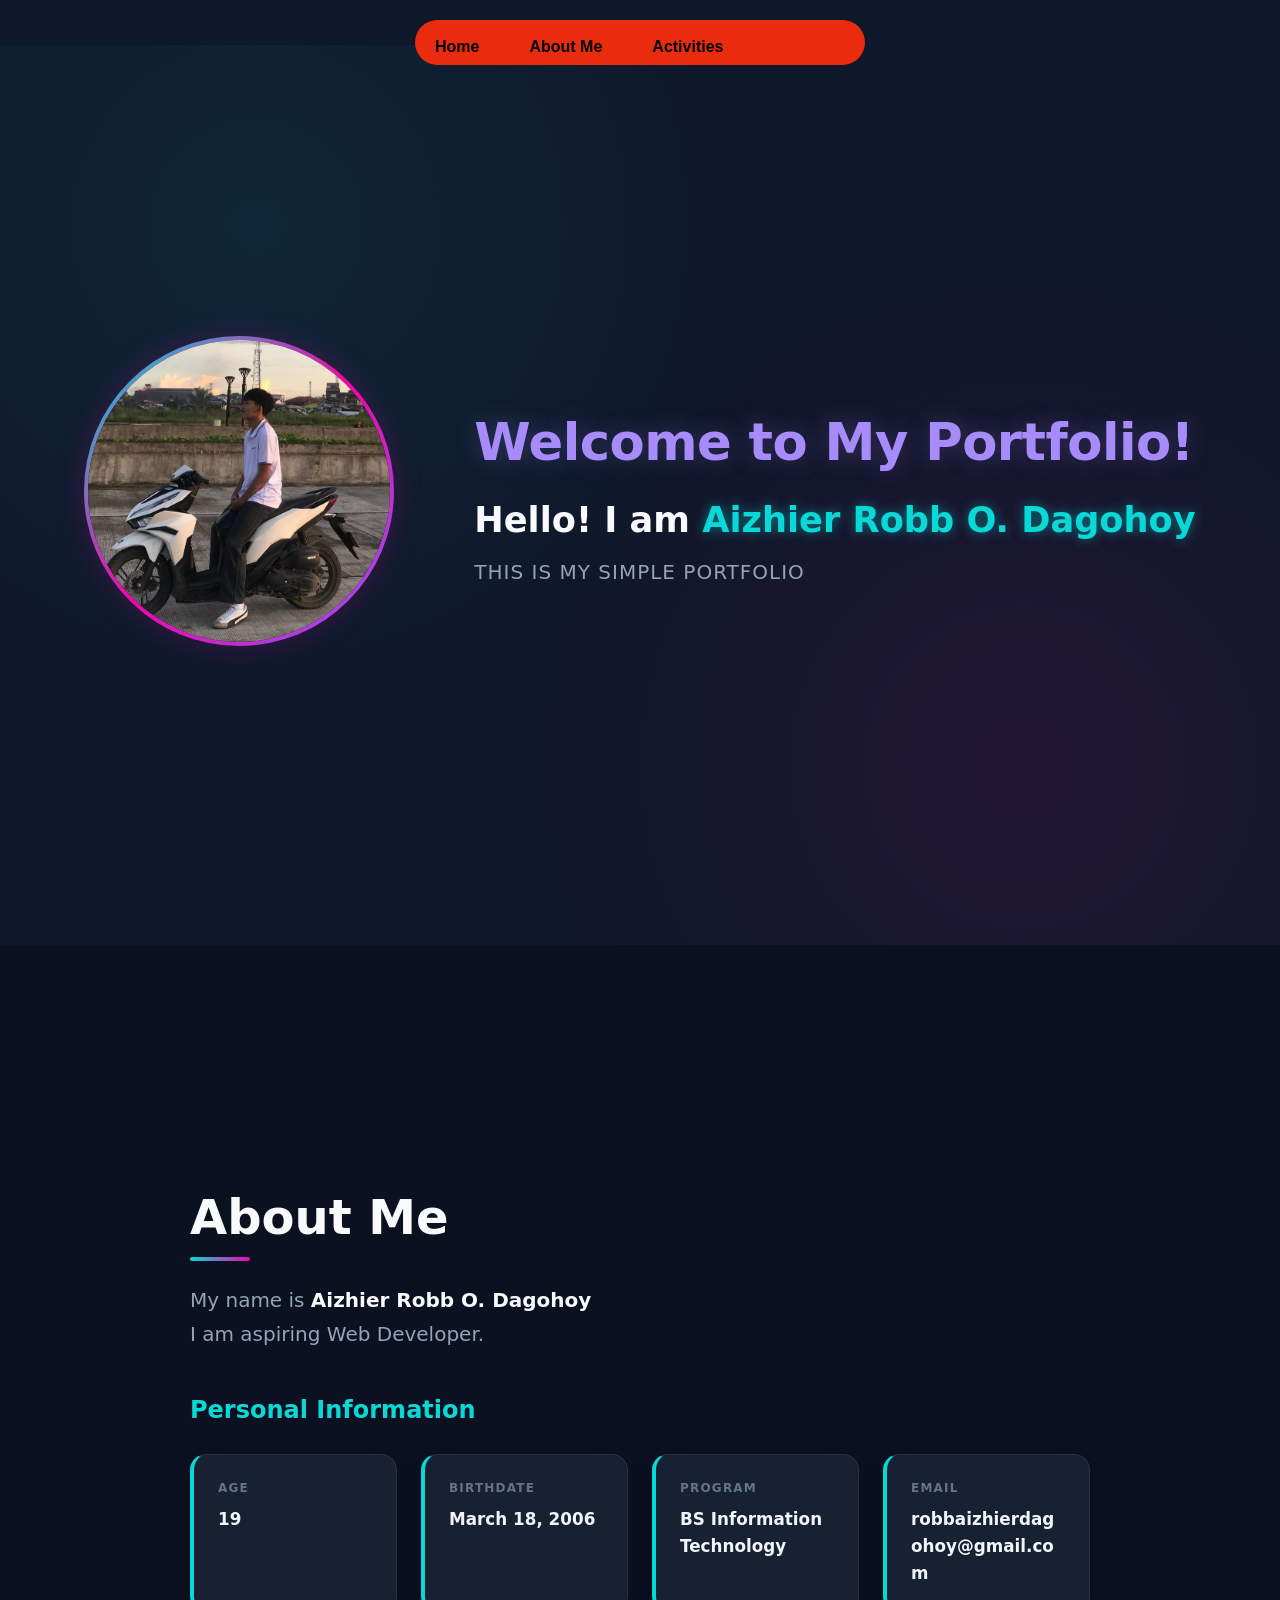
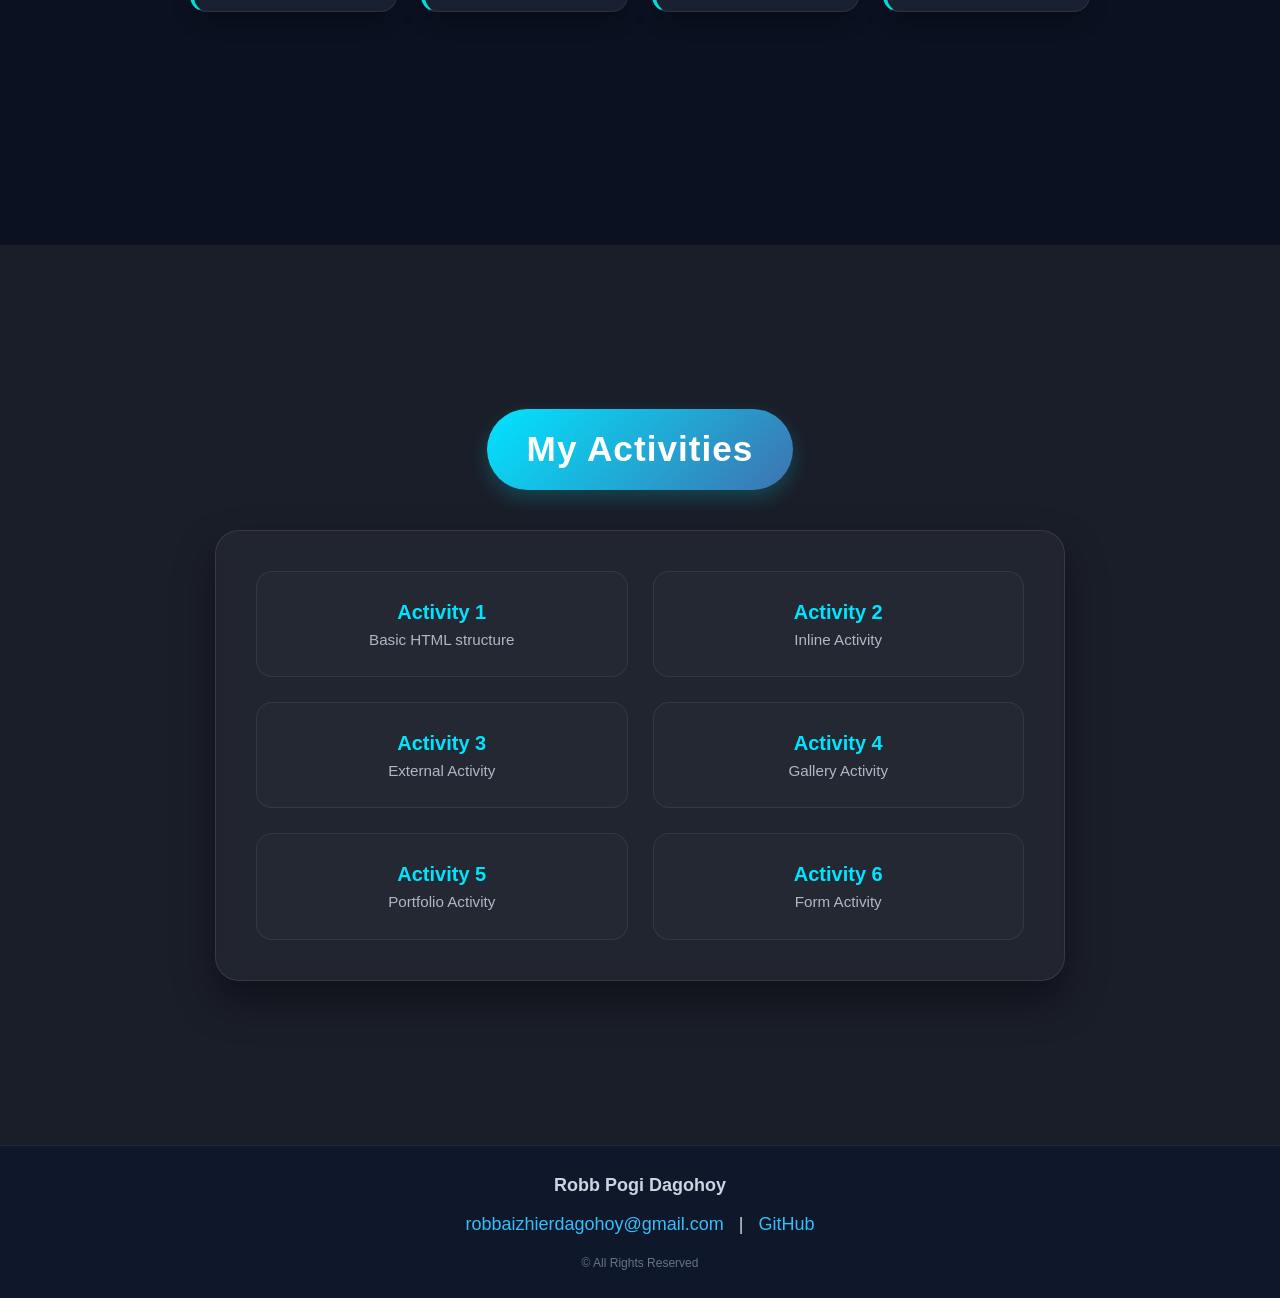
==== commit 6318884f: "enhance styles in home and about section" ====
--- a/index.html
+++ b/index.html
@@ -19,12 +19,16 @@
     </header>
 
     <article class="home" id="home">
-        <img src="mypic.jpg" alt="profile picture" class="profile-pic">
+    <div class="profile-container">
+        <img src="mypic.jpg" alt="Aizhier Robb O. Dagohoy" class="profile-pic">
+    </div>
+    <div class="home-content">
         <h1>Welcome to My Portfolio!</h1>
-        <h2>Hello! I am Aizhier Robb O. Dagohoy</h2>
+        <h2>Hello! I am <span class="highlight">Aizhier Robb O. Dagohoy</span></h2>
         <h3>This is my simple portfolio</h3>
+    </div>
     </article>
-
+    
     <article class="about-section" id="about">
     <div class="container">
         <div class="about-text">
--- a/style.css
+++ b/style.css
@@ -53,160 +53,221 @@
     transform: scale(1.1);
     text-decoration: underline;
 }
-article{
-    height: 100vh;
-    display: block;
+/* ==========================================================================
+   Global Reset & Base Setup
+   ========================================================================== */
+* {
+    box-sizing: border-box;
+    margin: 0;
+    padding: 0;
+}
+
+body {
+    font-family: 'Inter', system-ui, -apple-system, BlinkMacSystemFont, 'Segoe UI', Roboto, sans-serif;
+    background-color: #0f172a;
+    color: #f8fafc;
+    line-height: 1.6;
+    overflow-x: hidden;
+}
+
+/* ==========================================================================
+   Home / Hero Section
+   ========================================================================== */
+article.home {
+    min-height: 100vh;
+    width: 100%;
+    background: radial-gradient(circle at 20% 20%, rgba(8, 217, 214, 0.08) 0%, transparent 40%),
+                radial-gradient(circle at 80% 80%, rgba(242, 4, 171, 0.08) 0%, transparent 40%),
+                #0f172a;
+    display: flex;
+    flex-direction: column;
     justify-content: center;
-    justify-items: center;
+    align-items: center;
+    gap: 2.5rem;
+    padding: 3rem 1.5rem;
     text-align: center;
 }
+
+/* Profile Image Container & Gradient Ring */
+.profile-container {
+    position: relative;
+    display: inline-block;
+}
+
 .profile-pic {
-    display: block;
-    top: 45px;
-    width: 350px;
-    height: 350px;
-    border-radius: 50px;
-    object-fit:cover;
-    border: 5px darkgray solid;
-    
-}
-.home{
-    width: 800px;
-    height: 700px;
+    width: 260px;
+    height: 260px;
+    object-fit: cover;
+    border-radius: 50%;
+    border: 4px solid transparent;
+    background: linear-gradient(#0f172a, #0f172a) padding-box,
+                linear-gradient(135deg, #08D9D6, #f204ab, #8b5cf6) border-box;
+    box-shadow: 0 0 30px rgba(242, 4, 171, 0.2);
+    transition: transform 0.4s cubic-bezier(0.175, 0.885, 0.32, 1.275), box-shadow 0.4s ease;
+}
+
+.profile-pic:hover {
+    transform: scale(1.04) rotate(1deg);
+    box-shadow: 0 0 40px rgba(8, 217, 214, 0.45);
+}
+
+/* Home Content Typography */
+.home-content {
+    display: flex;
+    flex-direction: column;
+    align-items: center;
+    gap: 0.85rem;
+    max-width: 800px;
+}
+
+.home-content h1 {
+    font-size: clamp(2.2rem, 4.5vw, 3.2rem);
+    font-weight: 800;
+    color: #a78bfa;
+    letter-spacing: -0.5px;
+    text-shadow: 0 0 25px rgba(167, 139, 250, 0.25);
+}
+
+.home-content h2 {
+    font-size: clamp(1.4rem, 3vw, 2.2rem);
+    font-weight: 600;
+    color: #f8fafc;
+    line-height: 1.3;
+}
+
+.home-content h2 .highlight {
+    color: #08D9D6;
+    font-weight: 700;
+    text-shadow: 0 0 12px rgba(8, 217, 214, 0.5);
+}
+
+.home-content h3 {
+    font-size: clamp(1rem, 2vw, 1.25rem);
+    font-weight: 400;
+    color: #94a3b8;
+    letter-spacing: 1px;
+    text-transform: uppercase;
+}
+
+/* Desktop Side-by-Side Layout */
+@media (min-width: 768px) {
+    article.home {
+        flex-direction: row;
+        justify-content: center;
+        text-align: left;
+        gap: 5rem;
+    }
+
+    .home-content {
+        align-items: flex-start;
+    }
+
+    .profile-pic {
+        width: 310px;
+        height: 310px;
+    }
+}
+
+/* ==========================================================================
+   About Section
+   ========================================================================== */
+article.about-section {
+    min-height: 100vh;
+    padding: 6rem 1.5rem;
+    background-color: #0b1120;
     display: flex;
     justify-content: center;
     align-items: center;
- 
-}
-.home h1{
-    font-family: sans-serif;
+}
+
+.container {
+    max-width: 900px;
+    width: 100%;
+}
+
+.about-text h2 {
+    font-size: clamp(2.2rem, 4vw, 3rem);
+    color: #f8fafc;
+    margin-bottom: 0.75rem;
+    font-weight: 800;
+    position: relative;
+    display: inline-block;
+}
+
+.about-text h2::after {
+    content: '';
     position: absolute;
-    left: 52%;
-    top: 38%;
-    font-size:40px;
-    color: #2b06bf;
-}
-.home h2{
-    font-family: sans-serif;
-    position: absolute;
-    left: 45%;
-    top: 47%;
-    font-size:40px;
-    color: #f204ab;
-}
-.home h3{
-    position: absolute;
-    font-family: sans-serif;
-    left: 57%;
-    top: 55%;
-    font-size: 25px;
+    bottom: -6px;
+    left: 0;
+    width: 60px;
+    height: 4px;
+    background: linear-gradient(90deg, #08D9D6, #f204ab);
+    border-radius: 2px;
+}
+
+.intro {
+    font-size: 1.25rem;
+    color: #94a3b8;
+    margin-bottom: 2.5rem;
+    margin-top: 1rem;
+    line-height: 1.7;
+}
+
+.intro strong {
+    color: #f8fafc;
+}
+
+.about-text h3 {
+    font-size: 1.5rem;
     color: #08D9D6;
-}
-
-article .about-section{
-    height: 100vh;
-}
-.about-section {
-    padding-top: 120px;
-    background-color: #E8E8E8;
-    display: flex;
-    justify-content: center;
-}
-
-.container {
-    max-width: 800px;
-    width: 100%;
-}
-
-h2 {
-    font-size:50px;
-    color: #495464;
-    margin-bottom: 10px;
-    font-weight: bolder;
-    font-family: sans-serif;
-}
-
-.intro {
-    font-size: 23px;
-    color: #495464;
-    margin-bottom: 30px;
-}
-
-h3 {
-    display: block;
-    margin-bottom: 20px;
-    font-size: 27px;
-    color:#282a2f;
-    border-radius: 10px;
-    padding: 10px;    
-    margin-left: auto; 
-    margin-right: auto;
-}
-
+    margin-bottom: 1.5rem;
+    font-weight: 600;
+    padding: 0;
+}
+
+/* Dynamic Cards Grid */
 .cards-grid {
     display: grid;
-    grid-template-columns: repeat(3, 1fr);
-    gap: 25px; 
-}
-
+    grid-template-columns: repeat(auto-fit, minmax(200px, 1fr));
+    gap: 1.5rem;
+}
+
+/* Glassmorphism Info Cards */
 .info-card {
-    background: #fff;
-    padding-top: 20px;
-    padding-bottom: 20px;
-    border-radius: 12px;
-    border-left: 5px solid #00e5ff;
-    box-shadow: 0 4px 6px rgba(0, 0, 0, 0.05);
-    transition: transform 0.4s ease, box-shadow 0.3s ease;
-
-}
-
+    background: rgba(30, 41, 59, 0.7);
+    backdrop-filter: blur(12px);
+    -webkit-backdrop-filter: blur(12px);
+    padding: 1.5rem;
+    border-radius: 16px;
+    border: 1px solid rgba(255, 255, 255, 0.08);
+    border-left: 4px solid #08D9D6;
+    box-shadow: 0 10px 25px -5px rgba(0, 0, 0, 0.3);
+    transition: all 0.3s cubic-bezier(0.4, 0, 0.2, 1);
+}
 
 .info-card:hover {
-    transform: translateY(8px);
-    box-shadow: 0 8px 15px rgba(21, 8, 130, 0.1);
+    transform: translateY(-6px);
+    border-left-color: #f204ab;
+    box-shadow: 0 20px 30px -10px rgba(242, 4, 171, 0.25);
+    background: rgba(30, 41, 59, 0.9);
 }
 
 .info-card .label {
     display: block;
-    font-size: 0.85rem;
+    font-size: 0.75rem;
     text-transform: uppercase;
-    color: #888;
-    letter-spacing: 1px;
-    margin-bottom: 5px;
+    color: #64748b;
+    letter-spacing: 1.2px;
+    font-weight: 700;
+    margin-bottom: 0.5rem;
 }
 
 .info-card p {
+    font-size: 1.05rem;
     font-weight: 600;
-    color: #333;
-    margin: 0;
-}
-
-
-section {
-    min-height: 100vh;
-    display: flex;
-    justify-content: center;
-    align-items: center;
-    background-color: #2B3A55 ;
-}   
-section h1{
-    font-size: 35px;
-    font-family: sans-serif;
-    color: black;
-    background-color: #3F72AF;
-    width: 50%;
-    display: block;
-    margin-left: auto;
-    margin-right: auto;
-    border-radius: 50px;
-    margin-bottom: 15px;
-    padding: 8px;
-    margin-top: 10px;
-
-}
-/* ==========================================
-   ACTIVITIES SECTION
-   ========================================== */
+    color: #f1f5f9;
+    word-break: break-word;
+}
 
 section#activities {
     min-height: 100vh;
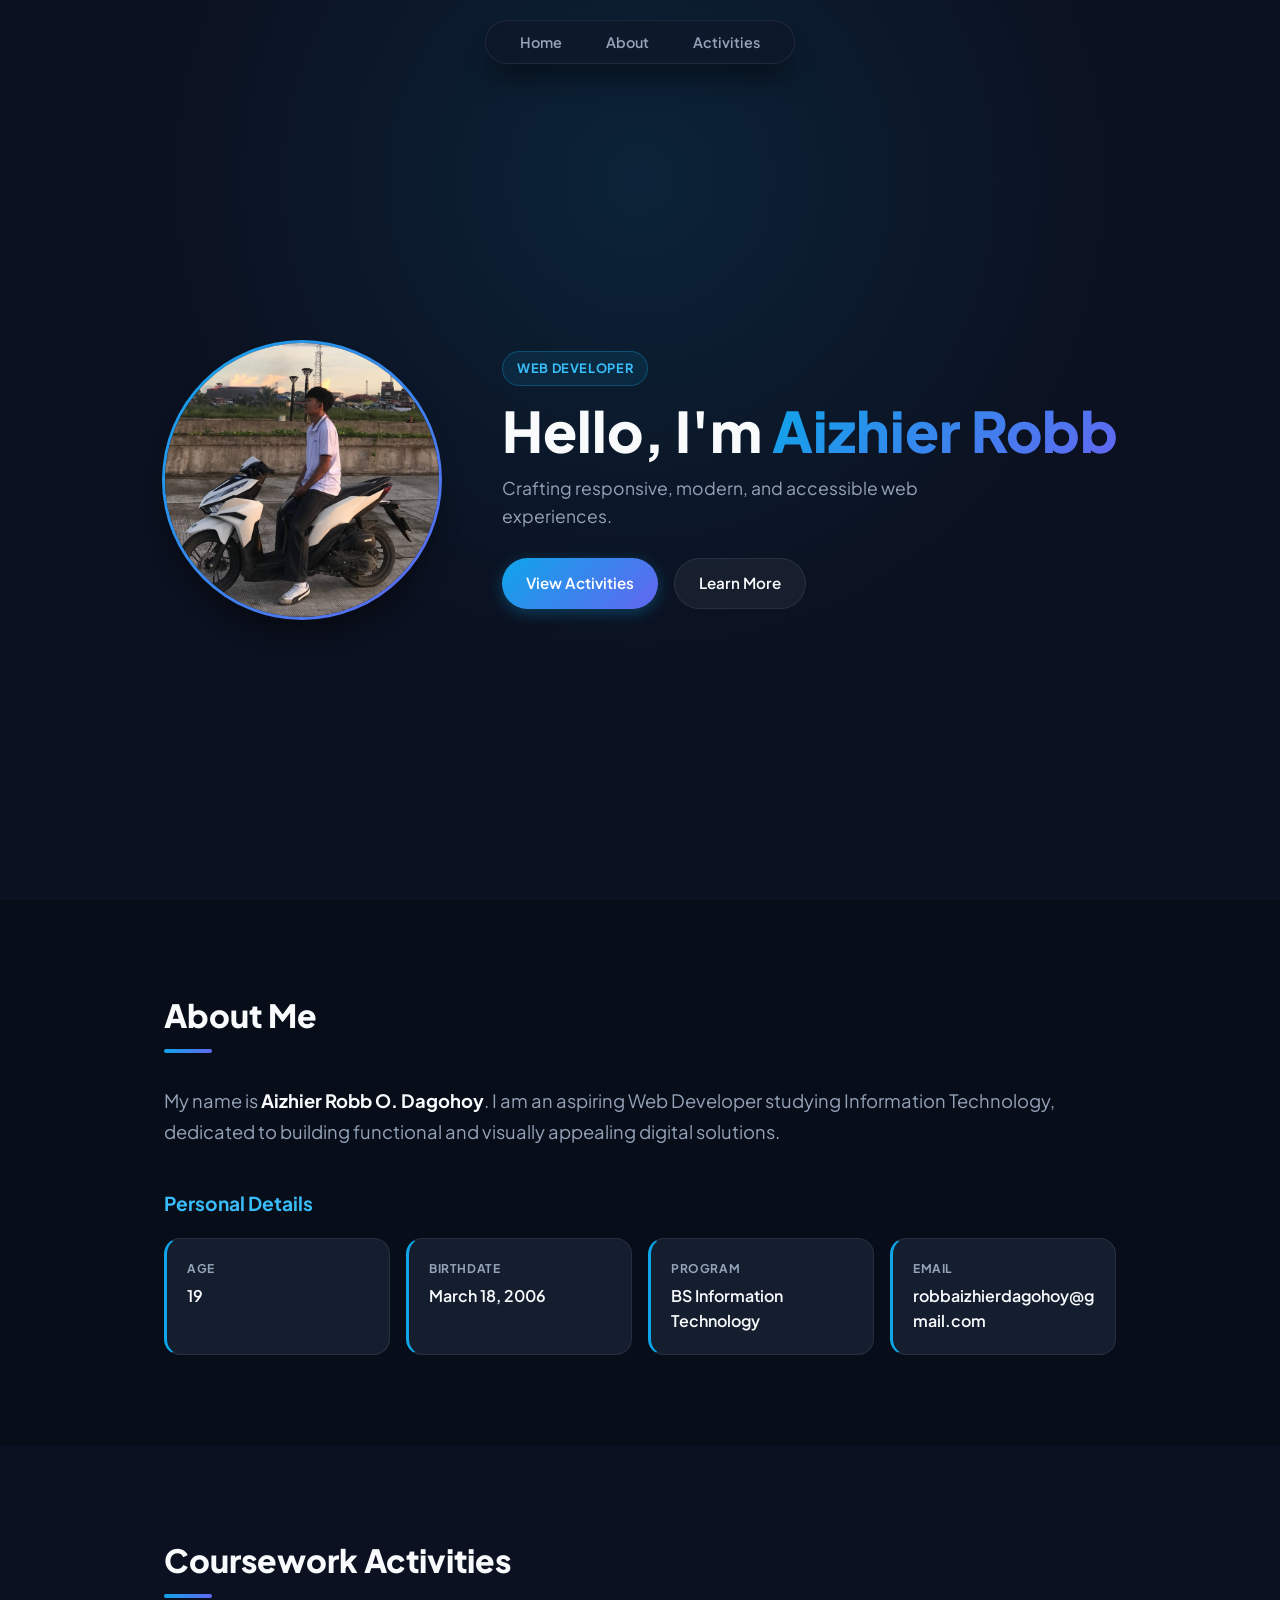
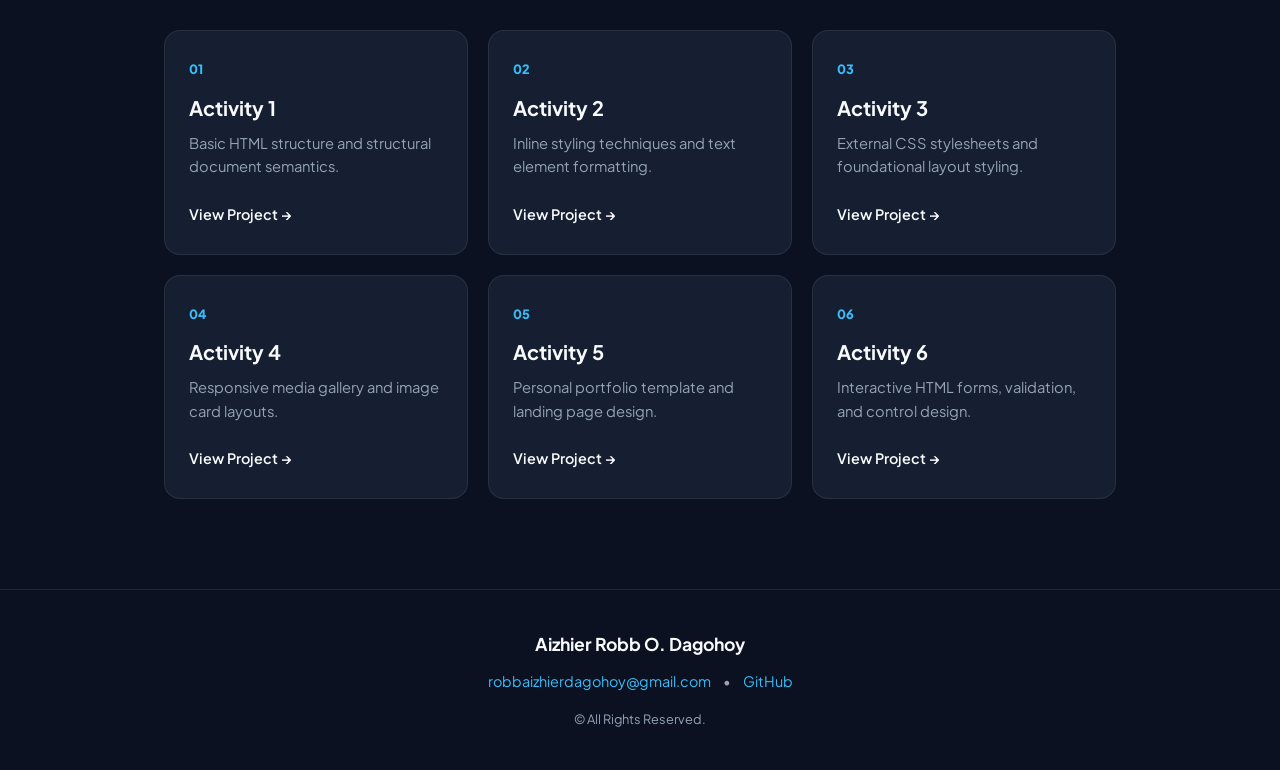
==== commit bd2bedf4: "final improvevent UI and style" ====
--- a/index.html
+++ b/index.html
@@ -3,103 +3,138 @@
 <head>
     <meta charset="UTF-8">
     <meta name="viewport" content="width=device-width, initial-scale=1.0">
+    <title>Aizhier Robb O. Dagohoy | Web Developer Portfolio</title>
+    <link rel="preconnect" href="https://fonts.googleapis.com">
+    <link rel="preconnect" href="https://fonts.gstatic.com" crossorigin>
+    <link href="https://fonts.googleapis.com/css2?family=Plus+Jakarta+Sans:wght@400;500;600;700;800&display=swap" rel="stylesheet">
     <link rel="stylesheet" href="style.css">
-    <title>Major Course Output</title>
 </head>
 <body>
-    <main  id="home">
-    <header class="Navbar">
-        <nav>
-            <ul>
-                <li><a href="#home">Home</a></li>
-                <li><a href="#about">About Me</a></li>
-                <li><a href="#activities">Activities</a></li>
+
+    <!-- Sticky Floating Navigation Header -->
+    <header class="header">
+        <nav class="navbar">
+            <ul class="nav-menu">
+                <li><a href="#home" class="nav-link">Home</a></li>
+                <li><a href="#about" class="nav-link">About</a></li>
+                <li><a href="#activities" class="nav-link">Activities</a></li>
             </ul>
         </nav>
     </header>
 
-    <article class="home" id="home">
-    <div class="profile-container">
-        <img src="mypic.jpg" alt="Aizhier Robb O. Dagohoy" class="profile-pic">
-    </div>
-    <div class="home-content">
-        <h1>Welcome to My Portfolio!</h1>
-        <h2>Hello! I am <span class="highlight">Aizhier Robb O. Dagohoy</span></h2>
-        <h3>This is my simple portfolio</h3>
-    </div>
-    </article>
-    
-    <article class="about-section" id="about">
-    <div class="container">
-        <div class="about-text">
-            <h2>About Me</h2>
-            <p class="intro">My name is <strong>Aizhier Robb O. Dagohoy</strong><br>I am aspiring Web Developer.</p>
-            
-            <h3>Personal Information</h3>
-            <div class="cards-grid">
-                <div class="info-card">
-                    <span class="label">Age</span>
-                    <p>19</p>
+    <main>
+        <!-- Hero Section -->
+        <section class="hero-section" id="home">
+            <div class="hero-container">
+                <div class="profile-frame">
+                    <img src="mypic.jpg" alt="Aizhier Robb O. Dagohoy" class="profile-img">
                 </div>
-                <div class="info-card">
-                    <span class="label">Birthdate</span>
-                    <p>March 18, 2006</p>
-                </div>
-                <div class="info-card">
-                    <span class="label">Program</span>
-                    <p>BS Information Technology</p>
-                </div>
-                <div class="info-card">
-                    <span class="label">Email</span>
-                    <p>robbaizhierdagohoy@gmail.com</p>
+                <div class="hero-text">
+                    <span class="badge">Web Developer</span>
+                    <h1>Hello, I'm <span class="accent-text">Aizhier Robb</span></h1>
+                    <p class="hero-subtitle">Crafting responsive, modern, and accessible web experiences.</p>
+                    <div class="hero-actions">
+                        <a href="#activities" class="btn btn-primary">View Activities</a>
+                        <a href="#about" class="btn btn-secondary">Learn More</a>
+                    </div>
                 </div>
             </div>
+        </section>
+
+        <!-- About Section -->
+        <section class="about-section" id="about">
+            <div class="section-container">
+                <div class="section-header">
+                    <h2>About Me</h2>
+                    <div class="header-line"></div>
+                </div>
+                <p class="intro-text">
+                    My name is <strong>Aizhier Robb O. Dagohoy</strong>. I am an aspiring Web Developer studying Information Technology, dedicated to building functional and visually appealing digital solutions.
+                </p>
+
+                <h3 class="subsection-title">Personal Details</h3>
+                <div class="info-grid">
+                    <div class="info-card">
+                        <span class="info-label">Age</span>
+                        <p class="info-val">19</p>
+                    </div>
+                    <div class="info-card">
+                        <span class="info-label">Birthdate</span>
+                        <p class="info-val">March 18, 2006</p>
+                    </div>
+                    <div class="info-card">
+                        <span class="info-label">Program</span>
+                        <p class="info-val">BS Information Technology</p>
+                    </div>
+                    <div class="info-card">
+                        <span class="info-label">Email</span>
+                        <p class="info-val">robbaizhierdagohoy@gmail.com</p>
+                    </div>
+                </div>
+            </div>
+        </section>
+
+        <!-- Activities Section -->
+        <section class="activities-section" id="activities">
+            <div class="section-container">
+                <div class="section-header">
+                    <h2>Coursework Activities</h2>
+                    <div class="header-line"></div>
+                </div>
+                <div class="activities-grid">
+                    <article class="activity-card">
+                        <div class="card-tag">01</div>
+                        <h3>Activity 1</h3>
+                        <p>Basic HTML structure and structural document semantics.</p>
+                        <a href="/Activity 1/index.html" class="card-link">View Project &rarr;</a>
+                    </article>
+                    <article class="activity-card">
+                        <div class="card-tag">02</div>
+                        <h3>Activity 2</h3>
+                        <p>Inline styling techniques and text element formatting.</p>
+                        <a href="/Activity 2/index.html" class="card-link">View Project &rarr;</a>
+                    </article>
+                    <article class="activity-card">
+                        <div class="card-tag">03</div>
+                        <h3>Activity 3</h3>
+                        <p>External CSS stylesheets and foundational layout styling.</p>
+                        <a href="/Activity 3/index.html" class="card-link">View Project &rarr;</a>
+                    </article>
+                    <article class="activity-card">
+                        <div class="card-tag">04</div>
+                        <h3>Activity 4</h3>
+                        <p>Responsive media gallery and image card layouts.</p>
+                        <a href="/Activity 4/index.html" class="card-link">View Project &rarr;</a>
+                    </article>
+                    <article class="activity-card">
+                        <div class="card-tag">05</div>
+                        <h3>Activity 5</h3>
+                        <p>Personal portfolio template and landing page design.</p>
+                        <a href="/Activity 5/index.html" class="card-link">View Project &rarr;</a>
+                    </article>
+                    <article class="activity-card">
+                        <div class="card-tag">06</div>
+                        <h3>Activity 6</h3>
+                        <p>Interactive HTML forms, validation, and control design.</p>
+                        <a href="/Activity 6/index.html" class="card-link">View Project &rarr;</a>
+                    </article>
+                </div>
+            </div>
+        </section>
+    </main>
+
+    <!-- Footer -->
+    <footer class="footer">
+        <div class="footer-container">
+            <p class="footer-brand">Aizhier Robb O. Dagohoy</p>
+            <div class="footer-links">
+                <a href="mailto:robbaizhierdagohoy@gmail.com">robbaizhierdagohoy@gmail.com</a>
+                <span class="divider">•</span>
+                <a href="https://github.com/robbaizhierdagohoy-hue" target="_blank" rel="noopener">GitHub</a>
+            </div>
+            <p class="copyright">&copy; All Rights Reserved.</p>
         </div>
-    </div>
-    </article>
+    </footer>
 
-        <section id="activities">
-    <h1>My Activities</h1>
-    <div class="container">
-        <div class="card">
-            <a href="/Activity 1/index.html">Activity 1</a>
-            <p>Basic HTML structure</p>
-        </div>
-        <div class="card">
-            <a href="/Activity 2/index.html">Activity 2</a>
-            <p>Inline Activity</p>
-        </div>
-        <div class="card">
-            <a href="/Activity 3/index.html">Activity 3</a>
-            <p>External Activity</p>
-        </div>
-        <div class="card">
-            <a href="/Activity 4/index.html">Activity 4</a>
-            <p>Gallery Activity</p>
-        </div>
-        <div class="card">
-            <a href="/Activity 5/index.html">Activity 5</a>
-            <p>Portfolio Activity</p>
-        </div>
-        <div class="card">
-            <a href="/Activity 6/index.html">Activity 6</a>
-            <p>Form Activity</p>
-        </div>
-    </div>
-    </section>
-    </main>
-    <footer class="site-footer">
-        <div class="footer-content">
-        <p><strong>Robb Pogi Dagohoy</strong></p>
-    
-    <div class="footer-links">
-      <a href="mailto:robbaizhierdagohoy@gmail.com">robbaizhierdagohoy@gmail.com</a>
-      <span>|</span>
-      <a href="https://github.com/robbaizhierdagohoy-hue" target="_blank">GitHub</a>
-    </div>
-
-    <p class="copyright">&copy; All Rights Reserved</p>
-    </div>
-    </footer>
 </body>
 </html>
--- a/style.css
+++ b/style.css
@@ -1,421 +1,422 @@
-*{
-    margin: 0%;
-    padding: 0%;
-    box-sizing: border-box;
-}
-html, body{
-    scroll-behavior: smooth;
-}
-header{
-    display: block;
-    justify-content: center;
-    justify-items: center;
-}
-body{
-    height: 100vh;
-    background-color: #252A34;
-}
-
-.Navbar {
-    display: block; 
-    margin: auto; 
-    width: 450px;
-    height: 45px;
-    padding-top: 4px;
-    background-color: #e92b0e; 
-    position: sticky;
-    top: 20px; 
-    z-index: 1000;
-    border-radius: 30px;
-    padding-left: 20px;
-}
-
-.Navbar nav ul {
-    padding-top: 10px;
-    padding-right: 15px;
-    display: flex;
-    list-style: none; 
-    gap: 50px;     
-}
-
-.Navbar nav ul li a {
-    display: block;
-    text-decoration: none; 
-    color: black;
-    font-family: sans-serif;
-    font-weight: bold;
-    transition: color 0.3s;
-}
-
-
-.Navbar nav ul li a:hover {
-    color: rgb(248, 248, 248);
-    transform: scale(1.1);
-    text-decoration: underline;
-}
-/* ==========================================================================
-   Global Reset & Base Setup
-   ========================================================================== */
-* {
+/* ==========================================================================
+   Design Tokens & CSS Variables
+   ========================================================================== */
+:root {
+    --bg-main: #0b1120;
+    --bg-surface: #1e293b;
+    --bg-glass: rgba(30, 41, 59, 0.65);
+    
+    --text-primary: #f8fafc;
+    --text-muted: #94a3b8;
+    
+    --accent-primary: #0ea5e9;
+    --accent-hover: #38bdf8;
+    --accent-gradient: linear-gradient(135deg, #0ea5e9 0%, #6366f1 100%);
+    --card-border: rgba(255, 255, 255, 0.08);
+    
+    --font-main: 'Plus Jakarta Sans', system-ui, -apple-system, sans-serif;
+    --radius-sm: 8px;
+    --radius-md: 16px;
+    --radius-lg: 24px;
+    --radius-full: 9999px;
+    
+    --shadow-sm: 0 4px 6px -1px rgba(0, 0, 0, 0.2);
+    --shadow-lg: 0 20px 25px -5px rgba(0, 0, 0, 0.4);
+    --transition-smooth: all 0.3s cubic-bezier(0.16, 1, 0.3, 1);
+}
+
+/* ==========================================================================
+   Global Resets & Base Styles
+   ========================================================================== */
+*, *::before, *::after {
     box-sizing: border-box;
     margin: 0;
     padding: 0;
 }
 
+html {
+    scroll-behavior: smooth;
+}
+
 body {
-    font-family: 'Inter', system-ui, -apple-system, BlinkMacSystemFont, 'Segoe UI', Roboto, sans-serif;
-    background-color: #0f172a;
-    color: #f8fafc;
+    background-color: var(--bg-main);
+    color: var(--text-primary);
+    font-family: var(--font-main);
     line-height: 1.6;
     overflow-x: hidden;
-}
-
-/* ==========================================================================
-   Home / Hero Section
-   ========================================================================== */
-article.home {
+    -webkit-font-smoothing: antialiased;
+}
+
+/* ==========================================================================
+   Floating Navigation Bar
+   ========================================================================== */
+.header {
+    position: fixed;
+    top: 20px;
+    left: 0;
+    right: 0;
+    display: flex;
+    justify-content: center;
+    z-index: 1000;
+    padding: 0 16px;
+}
+
+.navbar {
+    background: rgba(15, 23, 42, 0.75);
+    backdrop-filter: blur(12px);
+    -webkit-backdrop-filter: blur(12px);
+    border: 1px solid var(--card-border);
+    border-radius: var(--radius-full);
+    padding: 8px 16px;
+    box-shadow: var(--shadow-lg);
+}
+
+.nav-menu {
+    display: flex;
+    list-style: none;
+    gap: 8px;
+}
+
+.nav-link {
+    color: var(--text-muted);
+    text-decoration: none;
+    font-size: 0.9rem;
+    font-weight: 600;
+    padding: 8px 18px;
+    border-radius: var(--radius-full);
+    transition: var(--transition-smooth);
+}
+
+.nav-link:hover {
+    color: var(--text-primary);
+    background: rgba(255, 255, 255, 0.06);
+}
+
+/* ==========================================================================
+   Hero Section
+   ========================================================================== */
+.hero-section {
     min-height: 100vh;
+    display: flex;
+    align-items: center;
+    justify-content: center;
+    padding: 120px 24px 60px;
+    background: radial-gradient(circle at 50% 20%, rgba(14, 165, 233, 0.12), transparent 50%);
+}
+
+.hero-container {
+    max-width: 1000px;
+    display: flex;
+    flex-direction: column;
+    align-items: center;
+    gap: 40px;
+    text-align: center;
+}
+
+@media (min-width: 768px) {
+    .hero-container {
+        flex-direction: row;
+        text-align: left;
+        gap: 60px;
+    }
+}
+
+.profile-frame {
+    position: relative;
+    width: 220px;
+    height: 220px;
+    flex-shrink: 0;
+}
+
+@media (min-width: 768px) {
+    .profile-frame {
+        width: 280px;
+        height: 280px;
+    }
+}
+
+.profile-img {
     width: 100%;
-    background: radial-gradient(circle at 20% 20%, rgba(8, 217, 214, 0.08) 0%, transparent 40%),
-                radial-gradient(circle at 80% 80%, rgba(242, 4, 171, 0.08) 0%, transparent 40%),
-                #0f172a;
-    display: flex;
-    flex-direction: column;
-    justify-content: center;
-    align-items: center;
-    gap: 2.5rem;
-    padding: 3rem 1.5rem;
-    text-align: center;
-}
-
-/* Profile Image Container & Gradient Ring */
-.profile-container {
-    position: relative;
-    display: inline-block;
-}
-
-.profile-pic {
-    width: 260px;
-    height: 260px;
+    height: 100%;
     object-fit: cover;
     border-radius: 50%;
-    border: 4px solid transparent;
-    background: linear-gradient(#0f172a, #0f172a) padding-box,
-                linear-gradient(135deg, #08D9D6, #f204ab, #8b5cf6) border-box;
-    box-shadow: 0 0 30px rgba(242, 4, 171, 0.2);
-    transition: transform 0.4s cubic-bezier(0.175, 0.885, 0.32, 1.275), box-shadow 0.4s ease;
-}
-
-.profile-pic:hover {
-    transform: scale(1.04) rotate(1deg);
-    box-shadow: 0 0 40px rgba(8, 217, 214, 0.45);
-}
-
-/* Home Content Typography */
-.home-content {
-    display: flex;
-    flex-direction: column;
+    border: 3px solid transparent;
+    background: linear-gradient(var(--bg-main), var(--bg-main)) padding-box,
+                var(--accent-gradient) border-box;
+    box-shadow: var(--shadow-lg);
+    transition: var(--transition-smooth);
+}
+
+.profile-img:hover {
+    transform: scale(1.03);
+}
+
+.badge {
+    display: inline-block;
+    padding: 6px 14px;
+    background: rgba(14, 165, 233, 0.1);
+    border: 1px solid rgba(14, 165, 233, 0.3);
+    color: var(--accent-hover);
+    border-radius: var(--radius-full);
+    font-size: 0.8rem;
+    font-weight: 700;
+    text-transform: uppercase;
+    letter-spacing: 0.05em;
+    margin-bottom: 12px;
+}
+
+.hero-text h1 {
+    font-size: clamp(2.2rem, 5vw, 3.5rem);
+    font-weight: 800;
+    line-height: 1.15;
+    margin-bottom: 12px;
+}
+
+.accent-text {
+    background: var(--accent-gradient);
+    -webkit-background-clip: text;
+    -webkit-text-fill-color: transparent;
+}
+
+.hero-subtitle {
+    color: var(--text-muted);
+    font-size: 1.1rem;
+    max-width: 500px;
+    margin-bottom: 28px;
+}
+
+.hero-actions {
+    display: flex;
+    gap: 16px;
+    justify-content: center;
+}
+
+@media (min-width: 768px) {
+    .hero-actions {
+        justify-content: flex-start;
+    }
+}
+
+.btn {
+    display: inline-flex;
     align-items: center;
-    gap: 0.85rem;
-    max-width: 800px;
-}
-
-.home-content h1 {
-    font-size: clamp(2.2rem, 4.5vw, 3.2rem);
+    padding: 12px 24px;
+    border-radius: var(--radius-full);
+    font-weight: 600;
+    font-size: 0.95rem;
+    text-decoration: none;
+    transition: var(--transition-smooth);
+}
+
+.btn-primary {
+    background: var(--accent-gradient);
+    color: #ffffff;
+    box-shadow: 0 4px 15px rgba(14, 165, 233, 0.3);
+}
+
+.btn-primary:hover {
+    transform: translateY(-2px);
+    box-shadow: 0 8px 25px rgba(14, 165, 233, 0.4);
+}
+
+.btn-secondary {
+    background: rgba(255, 255, 255, 0.05);
+    color: var(--text-primary);
+    border: 1px solid var(--card-border);
+}
+
+.btn-secondary:hover {
+    background: rgba(255, 255, 255, 0.1);
+}
+
+/* ==========================================================================
+   Reusable Section Layouts
+   ========================================================================== */
+.section-container {
+    max-width: 1000px;
+    margin: 0 auto;
+    padding: 90px 24px;
+}
+
+.section-header {
+    margin-bottom: 32px;
+}
+
+.section-header h2 {
+    font-size: 2rem;
     font-weight: 800;
-    color: #a78bfa;
-    letter-spacing: -0.5px;
-    text-shadow: 0 0 25px rgba(167, 139, 250, 0.25);
-}
-
-.home-content h2 {
-    font-size: clamp(1.4rem, 3vw, 2.2rem);
-    font-weight: 600;
-    color: #f8fafc;
-    line-height: 1.3;
-}
-
-.home-content h2 .highlight {
-    color: #08D9D6;
-    font-weight: 700;
-    text-shadow: 0 0 12px rgba(8, 217, 214, 0.5);
-}
-
-.home-content h3 {
-    font-size: clamp(1rem, 2vw, 1.25rem);
-    font-weight: 400;
-    color: #94a3b8;
-    letter-spacing: 1px;
-    text-transform: uppercase;
-}
-
-/* Desktop Side-by-Side Layout */
-@media (min-width: 768px) {
-    article.home {
-        flex-direction: row;
-        justify-content: center;
-        text-align: left;
-        gap: 5rem;
-    }
-
-    .home-content {
-        align-items: flex-start;
-    }
-
-    .profile-pic {
-        width: 310px;
-        height: 310px;
-    }
+}
+
+.header-line {
+    width: 48px;
+    height: 4px;
+    background: var(--accent-gradient);
+    border-radius: var(--radius-full);
+    margin-top: 8px;
 }
 
 /* ==========================================================================
    About Section
    ========================================================================== */
-article.about-section {
-    min-height: 100vh;
-    padding: 6rem 1.5rem;
-    background-color: #0b1120;
-    display: flex;
-    justify-content: center;
-    align-items: center;
-}
-
-.container {
-    max-width: 900px;
-    width: 100%;
-}
-
-.about-text h2 {
-    font-size: clamp(2.2rem, 4vw, 3rem);
-    color: #f8fafc;
-    margin-bottom: 0.75rem;
-    font-weight: 800;
-    position: relative;
-    display: inline-block;
-}
-
-.about-text h2::after {
-    content: '';
-    position: absolute;
-    bottom: -6px;
-    left: 0;
-    width: 60px;
-    height: 4px;
-    background: linear-gradient(90deg, #08D9D6, #f204ab);
-    border-radius: 2px;
-}
-
-.intro {
-    font-size: 1.25rem;
-    color: #94a3b8;
-    margin-bottom: 2.5rem;
-    margin-top: 1rem;
+.about-section {
+    background-color: #080d1a;
+}
+
+.intro-text {
+    font-size: 1.15rem;
+    color: var(--text-muted);
     line-height: 1.7;
-}
-
-.intro strong {
-    color: #f8fafc;
-}
-
-.about-text h3 {
-    font-size: 1.5rem;
-    color: #08D9D6;
-    margin-bottom: 1.5rem;
-    font-weight: 600;
-    padding: 0;
-}
-
-/* Dynamic Cards Grid */
-.cards-grid {
+    margin-bottom: 40px;
+}
+
+.intro-text strong {
+    color: var(--text-primary);
+}
+
+.subsection-title {
+    font-size: 1.2rem;
+    color: var(--accent-hover);
+    margin-bottom: 20px;
+}
+
+.info-grid {
     display: grid;
     grid-template-columns: repeat(auto-fit, minmax(200px, 1fr));
-    gap: 1.5rem;
-}
-
-/* Glassmorphism Info Cards */
+    gap: 16px;
+}
+
 .info-card {
-    background: rgba(30, 41, 59, 0.7);
-    backdrop-filter: blur(12px);
-    -webkit-backdrop-filter: blur(12px);
-    padding: 1.5rem;
-    border-radius: 16px;
-    border: 1px solid rgba(255, 255, 255, 0.08);
-    border-left: 4px solid #08D9D6;
-    box-shadow: 0 10px 25px -5px rgba(0, 0, 0, 0.3);
-    transition: all 0.3s cubic-bezier(0.4, 0, 0.2, 1);
+    background: var(--bg-glass);
+    border: 1px solid var(--card-border);
+    border-left: 3px solid var(--accent-primary);
+    border-radius: var(--radius-md);
+    padding: 20px;
+    transition: var(--transition-smooth);
 }
 
 .info-card:hover {
-    transform: translateY(-6px);
-    border-left-color: #f204ab;
-    box-shadow: 0 20px 30px -10px rgba(242, 4, 171, 0.25);
+    transform: translateY(-4px);
     background: rgba(30, 41, 59, 0.9);
-}
-
-.info-card .label {
-    display: block;
+    box-shadow: var(--shadow-lg);
+}
+
+.info-label {
     font-size: 0.75rem;
     text-transform: uppercase;
-    color: #64748b;
-    letter-spacing: 1.2px;
+    letter-spacing: 0.05em;
+    color: var(--text-muted);
     font-weight: 700;
-    margin-bottom: 0.5rem;
-}
-
-.info-card p {
-    font-size: 1.05rem;
+    display: block;
+    margin-bottom: 4px;
+}
+
+.info-val {
     font-weight: 600;
-    color: #f1f5f9;
+    font-size: 1rem;
     word-break: break-word;
 }
 
-section#activities {
-    min-height: 100vh;
+/* ==========================================================================
+   Activities Section
+   ========================================================================== */
+.activities-grid {
+    display: grid;
+    grid-template-columns: repeat(auto-fill, minmax(280px, 1fr));
+    gap: 20px;
+}
+
+.activity-card {
+    background: var(--bg-glass);
+    border: 1px solid var(--card-border);
+    border-radius: var(--radius-md);
+    padding: 28px 24px;
     display: flex;
     flex-direction: column;
+    position: relative;
+    transition: var(--transition-smooth);
+}
+
+.activity-card:hover {
+    transform: translateY(-6px);
+    border-color: rgba(14, 165, 233, 0.4);
+    box-shadow: 0 12px 30px rgba(0, 0, 0, 0.3);
+}
+
+.card-tag {
+    font-size: 0.8rem;
+    font-weight: 800;
+    color: var(--accent-hover);
+    margin-bottom: 12px;
+}
+
+.activity-card h3 {
+    font-size: 1.25rem;
+    margin-bottom: 8px;
+}
+
+.activity-card p {
+    color: var(--text-muted);
+    font-size: 0.92rem;
+    margin-bottom: 24px;
+    flex-grow: 1;
+}
+
+.card-link {
+    color: var(--text-primary);
+    text-decoration: none;
+    font-weight: 600;
+    font-size: 0.9rem;
+    transition: var(--transition-smooth);
+}
+
+.activity-card:hover .card-link {
+    color: var(--accent-hover);
+}
+
+/* ==========================================================================
+   Footer
+   ========================================================================== */
+.footer {
+    border-top: 1px solid var(--card-border);
+    background-color: var(--bg-main);
+    padding: 40px 24px;
+    text-align: center;
+}
+
+.footer-container {
+    max-width: 600px;
+    margin: 0 auto;
+}
+
+.footer-brand {
+    font-weight: 700;
+    font-size: 1.1rem;
+    margin-bottom: 12px;
+}
+
+.footer-links {
+    display: flex;
     justify-content: center;
-    align-items: center;
-    background: #1a1e29;
-    padding: 60px 20px;
-}
-
-section h1 {
-    font-size: 2.2rem;
-    font-family: 'Segoe UI', Tahoma, Geneva, Verdana, sans-serif;
-    font-weight: 700;
-    color: #ffffff;
-    background: linear-gradient(135deg, #00e5ff, #3f72af);
-    text-align: center;
-    width: auto;
-    padding: 12px 40px;
-    border-radius: 50px;
-    margin-bottom: 40px;
-    box-shadow: 0 8px 20px rgba(0, 229, 255, 0.2);
-    letter-spacing: 1px;
-}
-
-/* Activities Container Grid */
-section .container {
-    display: grid;
-    grid-template-columns: repeat(auto-fit, minmax(280px, 1fr));
-    gap: 25px;
-    max-width: 850px;
-    width: 100%;
-    height: auto; 
-    background: rgba(255, 255, 255, 0.03);
-    backdrop-filter: blur(12px);
-    -webkit-backdrop-filter: blur(12px);
-    border-radius: 24px;
-    border: 1px solid rgba(255, 255, 255, 0.1);
-    box-shadow: 0 20px 40px rgba(0, 0, 0, 0.4);
-    padding: 40px;
-}
-
-/* Individual Activity Cards */
-.card {
-    background: rgba(37, 42, 52, 0.75);
-    border-radius: 16px;
-    border: 1px solid rgba(255, 255, 255, 0.08);
-    padding: 24px;
-    display: flex;
-    flex-direction: column;
-    justify-content: center;
-    align-items: center;
-    text-align: center;
-    transition: all 0.3s cubic-bezier(0.4, 0, 0.2, 1);
-    position: relative;
-    overflow: hidden;
-}
-
-
-.card::before {
-    content: '';
-    position: absolute;
-    top: 0;
-    left: 0;
-    width: 100%;
-    height: 4px;                
-    opacity: 0.6;
-    transition: opacity 0.3s ease;
-}
-
-.card:hover {
-    transform: translateY(-8px);
-    background: rgba(43, 58, 85, 0.9);
-    border-color: rgba(0, 229, 255, 0.4);
-    box-shadow: 0 12px 25px rgba(0, 229, 255, 0.15);
-}
-
-.card:hover::before {
-    opacity: 1;
-}
-
-.card td {
-    display: flex;
-    flex-direction: column;
-    align-items: center;
-    gap: 8px;
-    width: 100%;
-}
-
-.card a {
-    color: #00e5ff;
-    font-size: 1.25rem;
-    font-weight: 700;
+    gap: 12px;
+    font-size: 0.9rem;
+    margin-bottom: 16px;
+}
+
+.footer-links a {
+    color: var(--accent-hover);
     text-decoration: none;
-    font-family: sans-serif;
-    transition: color 0.2s ease;
-}
-
-.card a:hover {
-    color: #ffffff;
-    text-decoration: none;
-}
-
-.card p {
-    font-size: 0.95rem;
-    color: #b0b8c4;
-    font-weight: 400;
-    margin: 0;
-    font-family: sans-serif;
-}
-
-.site-footer {
-  background-color: #0f172a;
-  color: #cbd5e1;
-  font-family: 'Segoe UI', sans-serif;
-  padding: 25px 15px;
-  text-align: center;
-  font-size: 18px;
-  border-top: 1px solid #1e293b;
-}
-
-.footer-content p {
-  margin: 0 0 10px 0;
-}
-
-.footer-links {
-  display: flex;
-  justify-content: center;
-  align-items: center;
-  flex-wrap: wrap;
-  gap: 15px;
-  margin-bottom: 15px;
-}
-
-.footer-links a {
-  color: #38bdf8;
-  text-decoration: none;
-  transition: opacity 0.2s;
+    transition: var(--transition-smooth);
 }
 
 .footer-links a:hover {
-  opacity: 0.8;
-  text-decoration: underline;
-}
-
-.site-footer .copyright {
-  font-size: 12px;
-  color: #64748b;
-  margin: 0;
+    text-decoration: underline;
+}
+
+.divider {
+    color: var(--text-muted);
+}
+
+.copyright {
+    color: var(--text-muted);
+    font-size: 0.8rem;
 }
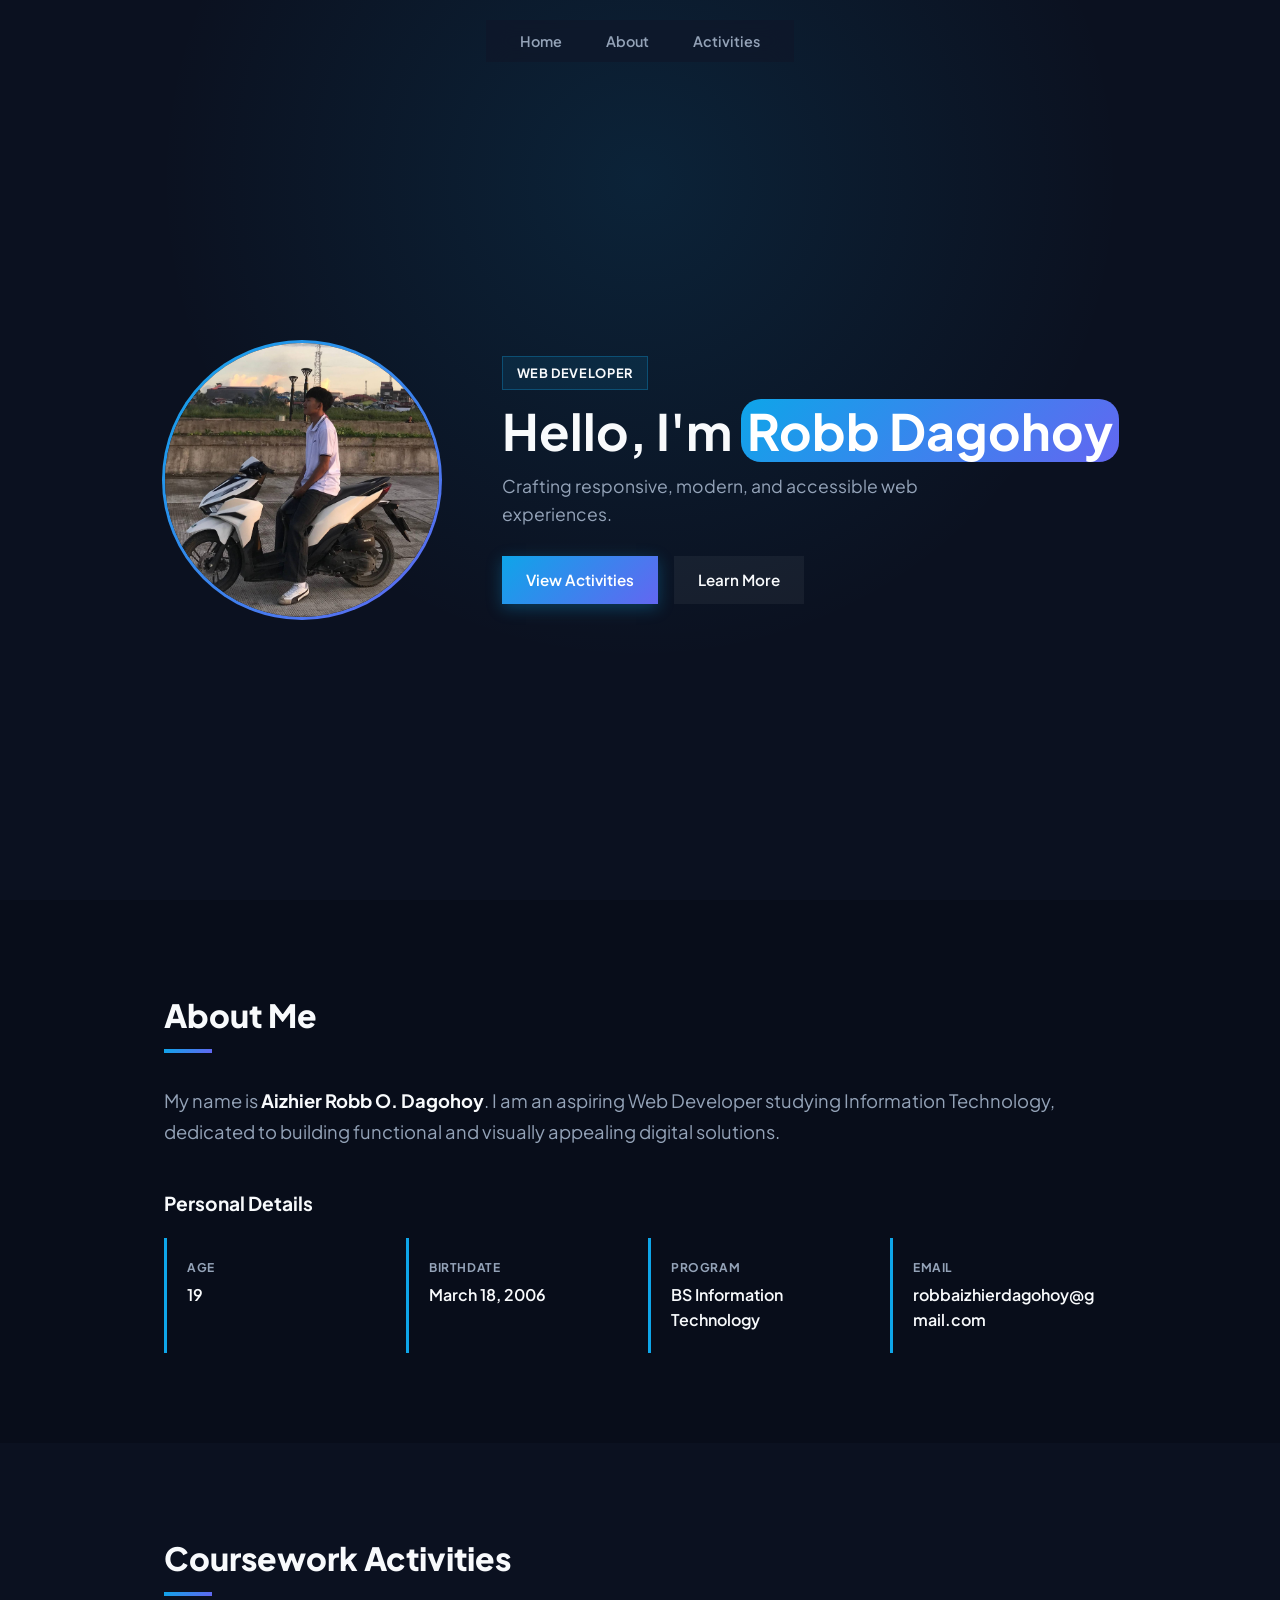
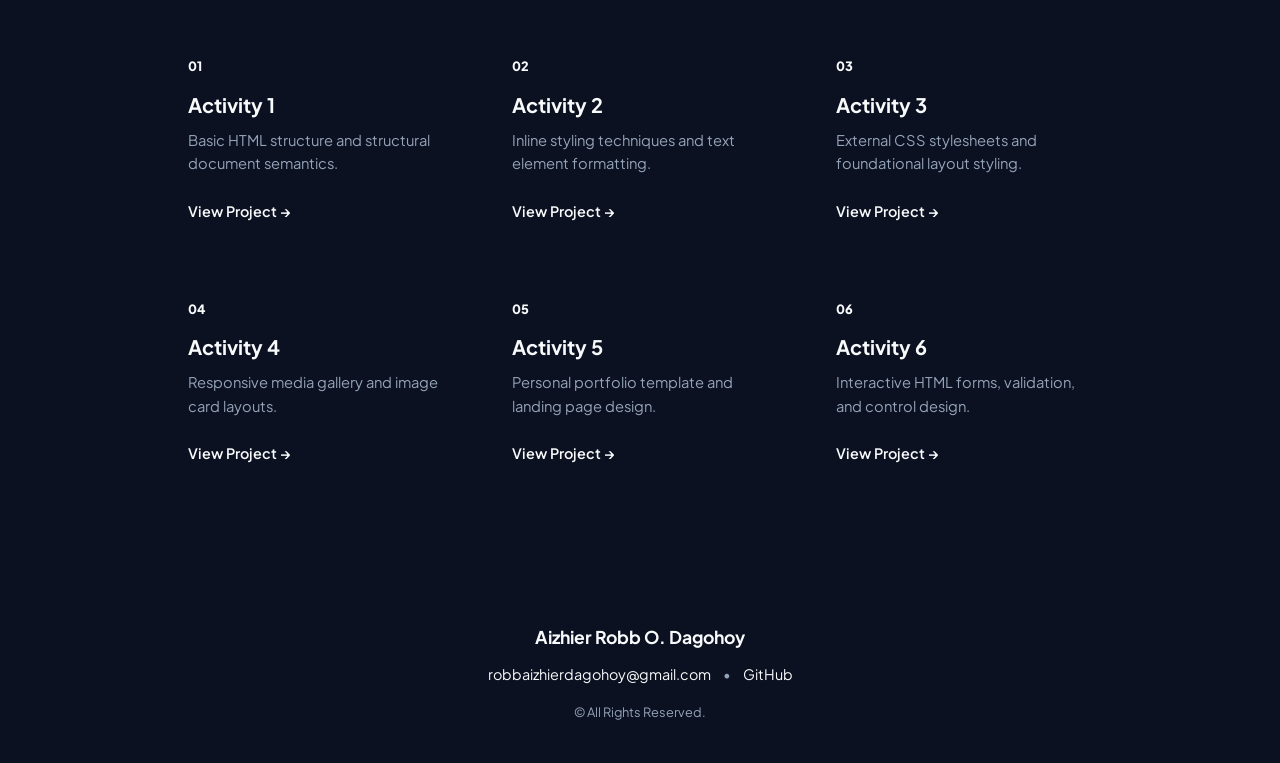
==== commit 326a9759: "initialize portfolio structure with html5 boilerplate and css design tokens" ====
--- a/index.html
+++ b/index.html
@@ -31,7 +31,7 @@
                 </div>
                 <div class="hero-text">
                     <span class="badge">Web Developer</span>
-                    <h1>Hello, I'm <span class="accent-text">Aizhier Robb</span></h1>
+                    <h1>Hello, I'm <span class="accent-text">Robb Dagohoy</span></h1>
                     <p class="hero-subtitle">Crafting responsive, modern, and accessible web experiences.</p>
                     <div class="hero-actions">
                         <a href="#activities" class="btn btn-primary">View Activities</a>
--- a/style.css
+++ b/style.css
@@ -1,28 +1,11 @@
-/* ==========================================================================
-   Design Tokens & CSS Variables
-   ========================================================================== */
 :root {
     --bg-main: #0b1120;
     --bg-surface: #1e293b;
-    --bg-glass: rgba(30, 41, 59, 0.65);
-    
     --text-primary: #f8fafc;
     --text-muted: #94a3b8;
-    
     --accent-primary: #0ea5e9;
-    --accent-hover: #38bdf8;
     --accent-gradient: linear-gradient(135deg, #0ea5e9 0%, #6366f1 100%);
-    --card-border: rgba(255, 255, 255, 0.08);
-    
-    --font-main: 'Plus Jakarta Sans', system-ui, -apple-system, sans-serif;
-    --radius-sm: 8px;
-    --radius-md: 16px;
-    --radius-lg: 24px;
-    --radius-full: 9999px;
-    
-    --shadow-sm: 0 4px 6px -1px rgba(0, 0, 0, 0.2);
-    --shadow-lg: 0 20px 25px -5px rgba(0, 0, 0, 0.4);
-    --transition-smooth: all 0.3s cubic-bezier(0.16, 1, 0.3, 1);
+    --font-main: 'Plus Jakarta Sans', system-ui, sans-serif;
 }
 
 /* ==========================================================================
@@ -166,16 +149,17 @@
 }
 
 .hero-text h1 {
-    font-size: clamp(2.2rem, 5vw, 3.5rem);
-    font-weight: 800;
+    font-size: 50px;
+    font-weight: 700;
     line-height: 1.15;
     margin-bottom: 12px;
 }
 
 .accent-text {
     background: var(--accent-gradient);
-    -webkit-background-clip: text;
-    -webkit-text-fill-color: transparent;
+    padding: 0 6px;
+    border-radius: 20px;
+    color: white;
 }
 
 .hero-subtitle {
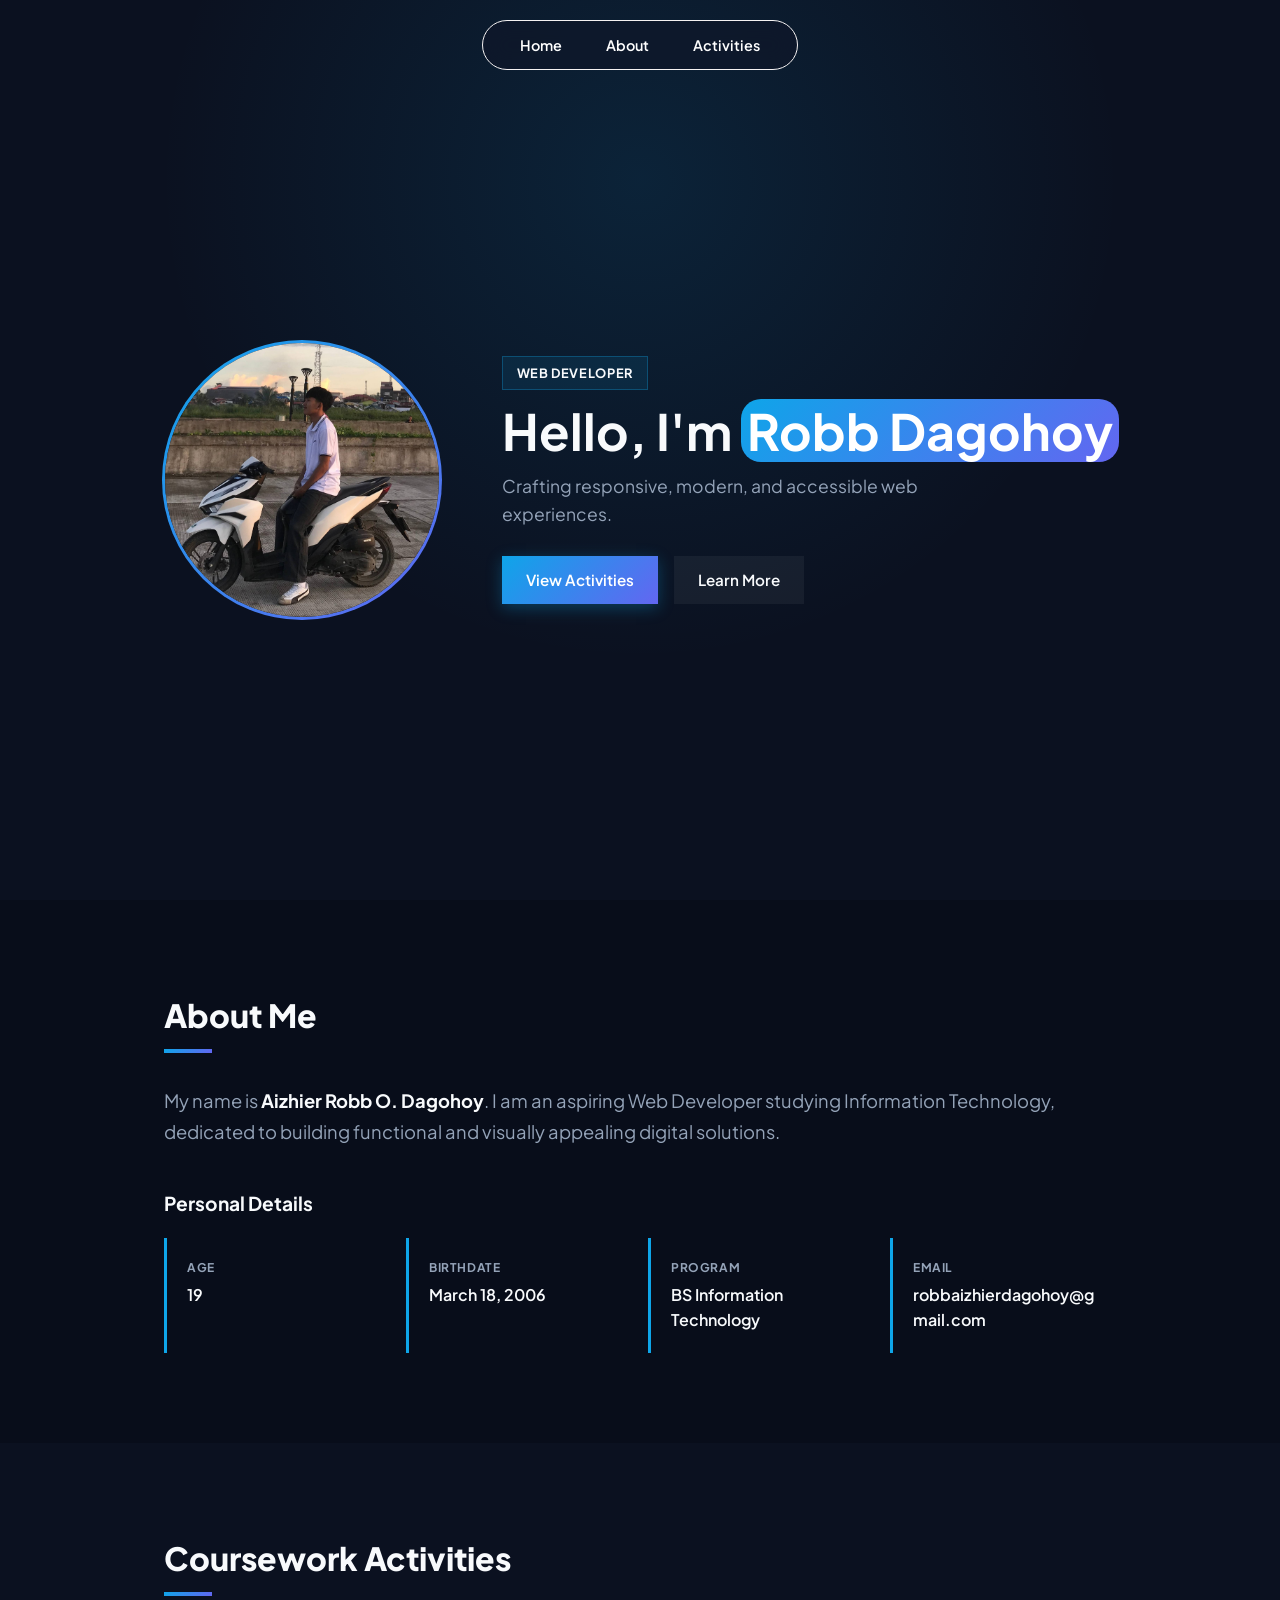
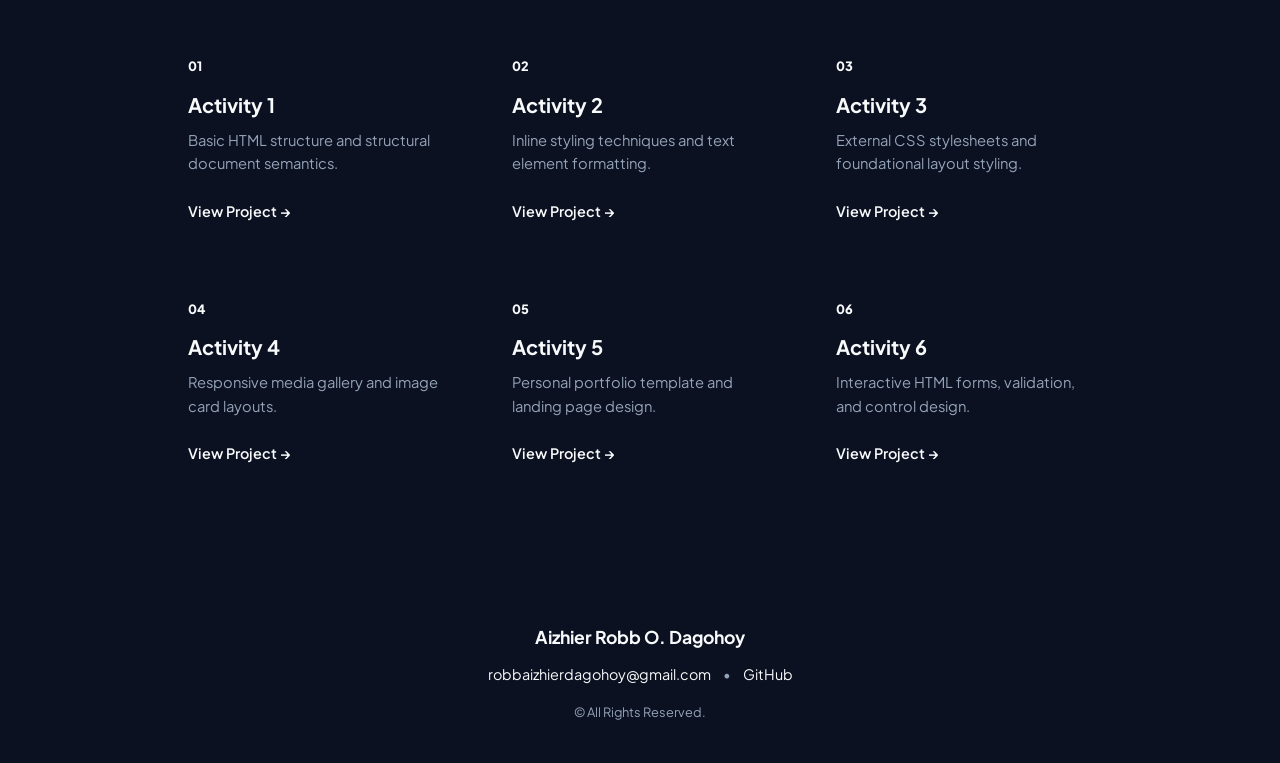
==== commit 3ff34e33: "add fixed glassmorphism navigation header" ====
--- a/index.html
+++ b/index.html
@@ -21,7 +21,7 @@
             </ul>
         </nav>
     </header>
-
+    
     <main>
         <!-- Hero Section -->
         <section class="hero-section" id="home">
--- a/style.css
+++ b/style.css
@@ -30,9 +30,6 @@
     -webkit-font-smoothing: antialiased;
 }
 
-/* ==========================================================================
-   Floating Navigation Bar
-   ========================================================================== */
 .header {
     position: fixed;
     top: 20px;
@@ -41,38 +38,33 @@
     display: flex;
     justify-content: center;
     z-index: 1000;
-    padding: 0 16px;
-}
-
+}
 .navbar {
     background: rgba(15, 23, 42, 0.75);
     backdrop-filter: blur(12px);
-    -webkit-backdrop-filter: blur(12px);
-    border: 1px solid var(--card-border);
-    border-radius: var(--radius-full);
+    border: 1px solid rgb(245, 242, 242);
+    border-radius: 9999px;
     padding: 8px 16px;
-    box-shadow: var(--shadow-lg);
-}
-
-.nav-menu {
-    display: flex;
-    list-style: none;
-    gap: 8px;
-}
-
-.nav-link {
-    color: var(--text-muted);
-    text-decoration: none;
-    font-size: 0.9rem;
-    font-weight: 600;
-    padding: 8px 18px;
-    border-radius: var(--radius-full);
-    transition: var(--transition-smooth);
-}
+}
+.nav-menu { 
+    display: flex; 
+    list-style: none; 
+    gap: 8px; 
+    border-radius: 25px;
+    padding: 3px;
+}
+.nav-link { 
+    color: #ffffff; 
+    text-decoration: none; 
+    font-size: 0.9rem; 
+    font-weight: 600; 
+    padding: 8px 18px; 
+    border-radius: 9999px; }
 
 .nav-link:hover {
-    color: var(--text-primary);
-    background: rgba(255, 255, 255, 0.06);
+    color: black;
+    background: white;
+    
 }
 
 /* ==========================================================================
